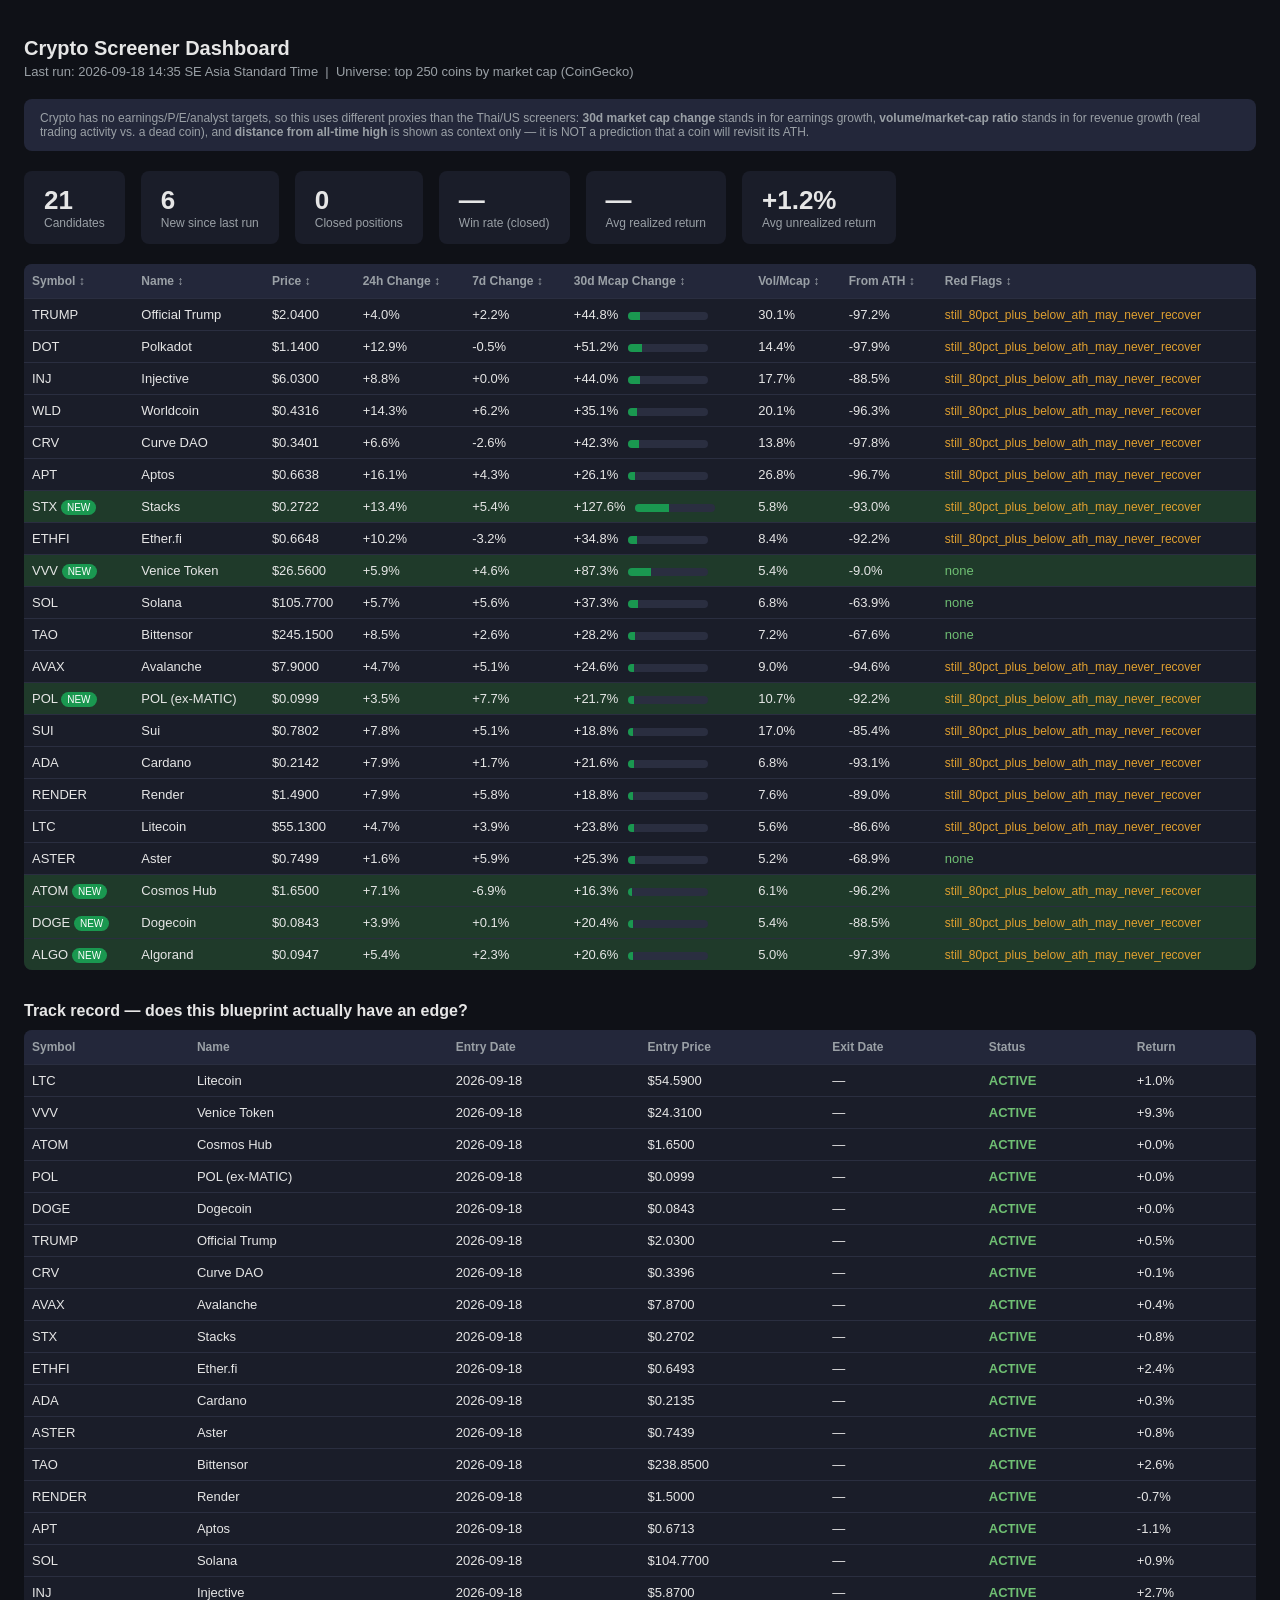
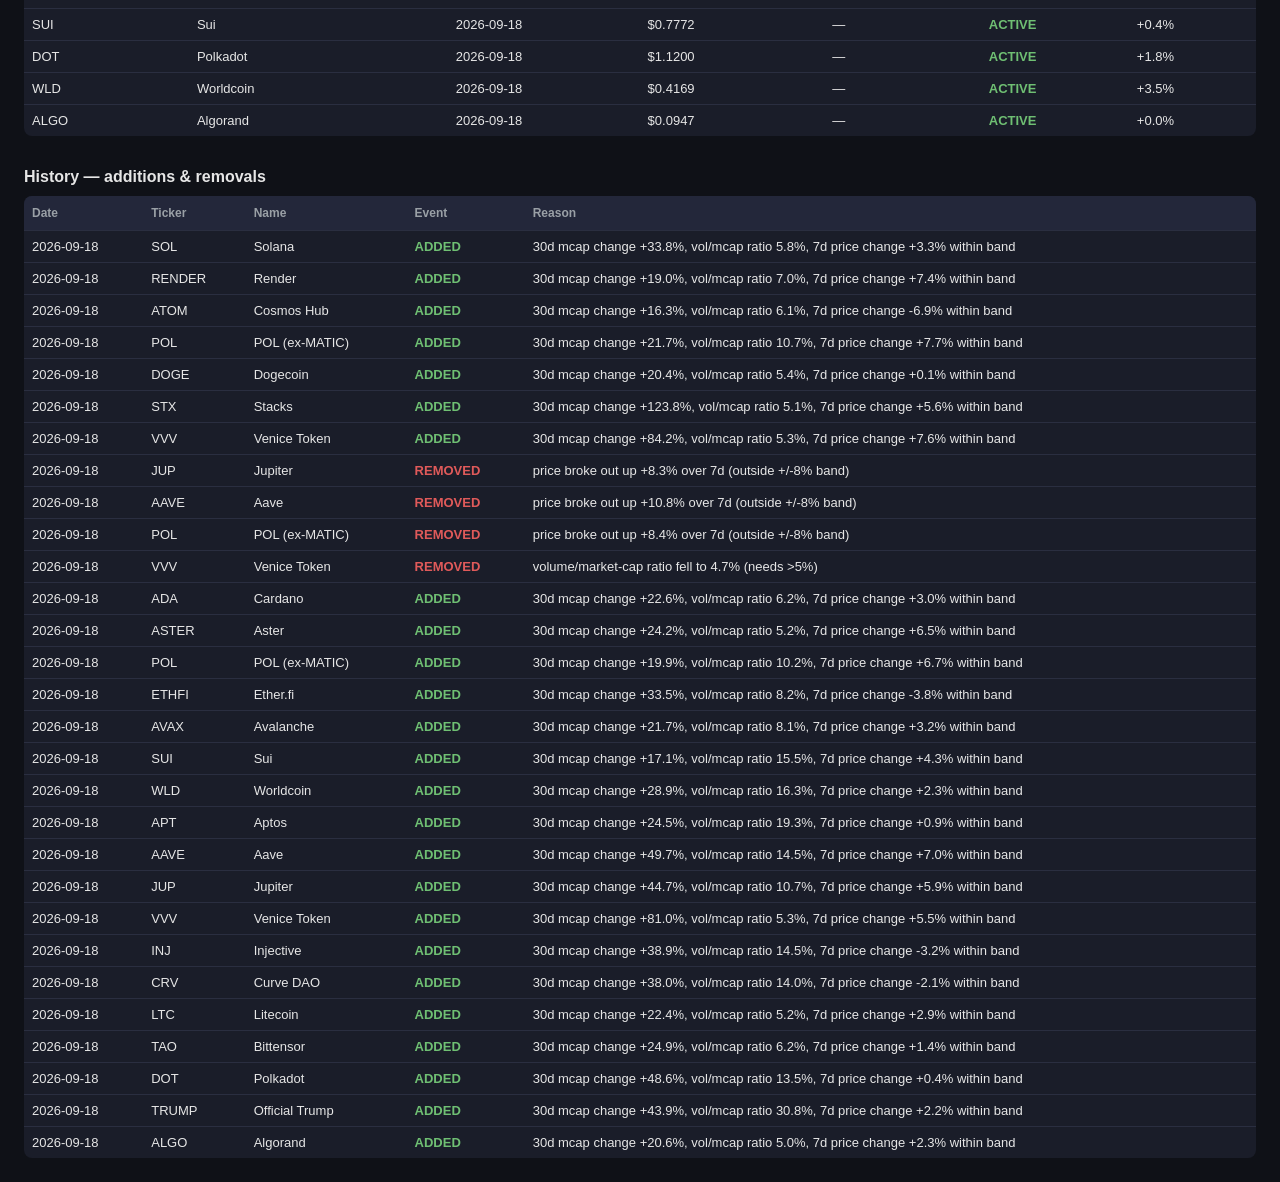
==== crypto_screener_dashboard.html @ 44a81dcf "Initial dashboard upload" ====
<!DOCTYPE html>
<html lang="en"><head><meta charset="utf-8">
<title>Crypto Screener Dashboard</title>
<style>
  body { font-family: 'Segoe UI', Arial, sans-serif; background: #0f1117; color: #e6e6e6; margin: 0; padding: 24px; }
  h1 { font-size: 20px; margin-bottom: 4px; }
  h2 { font-size: 16px; margin-top: 32px; margin-bottom: 10px; }
  .meta { color: #9aa0a6; font-size: 13px; margin-bottom: 20px; }
  .summary { display: flex; gap: 16px; margin-bottom: 20px; }
  .card { background: #1a1d29; border-radius: 8px; padding: 14px 20px; }
  .card .num { font-size: 26px; font-weight: 700; }
  .card .label { font-size: 12px; color: #9aa0a6; }
  table { width: 100%; border-collapse: collapse; font-size: 13px; background: #1a1d29; border-radius: 8px; overflow: hidden; }
  th { text-align: left; background: #23273a; padding: 10px 8px; font-size: 12px; color: #9aa0a6; cursor: pointer; user-select: none; }
  th:hover { color: #ffffff; }
  td { padding: 8px; border-top: 1px solid #2a2e40; vertical-align: middle; }
  .new-row { background: #1f3a2a; }
  .badge { background: #1a9850; color: white; font-size: 10px; padding: 2px 6px; border-radius: 10px; }
  .barwrap { display:inline-block; width: 80px; height: 8px; background:#2a2e40; border-radius:4px; vertical-align:middle; margin-left:6px; overflow:hidden; }
  .bar { height: 8px; }
  .flag-none { color: #6fbf73; }
  .flag-warn { color: #e0a030; font-size: 12px; }
  .event-added { color: #6fbf73; font-weight: 600; }
  .event-removed { color: #e05a5a; font-weight: 600; }
  .note { background: #23273a; border-radius: 8px; padding: 12px 16px; font-size: 12px; color: #9aa0a6; margin-bottom: 20px; }
</style></head>
<body>
  <h1>Crypto Screener Dashboard</h1>
  <div class="meta">Last run: 2026-09-18 14:35 SE Asia Standard Time &nbsp;|&nbsp; Universe: top 250 coins by market cap (CoinGecko)</div>
  <div class="note">Crypto has no earnings/P/E/analyst targets, so this uses different proxies than the Thai/US screeners:
  <b>30d market cap change</b> stands in for earnings growth, <b>volume/market-cap ratio</b> stands in for revenue growth
  (real trading activity vs. a dead coin), and <b>distance from all-time high</b> is shown as context only — it is
  NOT a prediction that a coin will revisit its ATH.</div>
  <div class="summary">
    <div class="card"><div class="num">21</div><div class="label">Candidates</div></div>
    <div class="card"><div class="num">6</div><div class="label">New since last run</div></div>
    
    <div class="card"><div class="num">0</div><div class="label">Closed positions</div></div>
    <div class="card"><div class="num">—</div><div class="label">Win rate (closed)</div></div>
    <div class="card"><div class="num">—</div><div class="label">Avg realized return</div></div>
    <div class="card"><div class="num">+1.2%</div><div class="label">Avg unrealized return</div></div>
  </div>
  <table id="candidatesTable">
    <tr><th onclick="sortTable(0)">Symbol &#8597;</th><th onclick="sortTable(1)">Name &#8597;</th>
        <th onclick="sortTable(2)">Price &#8597;</th><th onclick="sortTable(3)">24h Change &#8597;</th>
        <th onclick="sortTable(4)">7d Change &#8597;</th><th onclick="sortTable(5)">30d Mcap Change &#8597;</th>
        <th onclick="sortTable(6)">Vol/Mcap &#8597;</th><th onclick="sortTable(7)">From ATH &#8597;</th>
        <th onclick="sortTable(8)">Red Flags &#8597;</th></tr>
    
        <tr class="">
          <td>TRUMP </td>
          <td>Official Trump</td>
          <td>$2.0400</td>
          <td>+4.0%</td>
          <td>+2.2%</td>
          <td>+44.8% <div class="barwrap"><div class="bar" style="width:14.9%;background:#1a9850;float:left"></div></div></td>
          <td>30.1%</td>
          <td>-97.2%</td>
          <td class="flag-warn">still_80pct_plus_below_ath_may_never_recover</td>
        </tr>
        <tr class="">
          <td>DOT </td>
          <td>Polkadot</td>
          <td>$1.1400</td>
          <td>+12.9%</td>
          <td>-0.5%</td>
          <td>+51.2% <div class="barwrap"><div class="bar" style="width:17.1%;background:#1a9850;float:left"></div></div></td>
          <td>14.4%</td>
          <td>-97.9%</td>
          <td class="flag-warn">still_80pct_plus_below_ath_may_never_recover</td>
        </tr>
        <tr class="">
          <td>INJ </td>
          <td>Injective</td>
          <td>$6.0300</td>
          <td>+8.8%</td>
          <td>+0.0%</td>
          <td>+44.0% <div class="barwrap"><div class="bar" style="width:14.7%;background:#1a9850;float:left"></div></div></td>
          <td>17.7%</td>
          <td>-88.5%</td>
          <td class="flag-warn">still_80pct_plus_below_ath_may_never_recover</td>
        </tr>
        <tr class="">
          <td>WLD </td>
          <td>Worldcoin</td>
          <td>$0.4316</td>
          <td>+14.3%</td>
          <td>+6.2%</td>
          <td>+35.1% <div class="barwrap"><div class="bar" style="width:11.7%;background:#1a9850;float:left"></div></div></td>
          <td>20.1%</td>
          <td>-96.3%</td>
          <td class="flag-warn">still_80pct_plus_below_ath_may_never_recover</td>
        </tr>
        <tr class="">
          <td>CRV </td>
          <td>Curve DAO</td>
          <td>$0.3401</td>
          <td>+6.6%</td>
          <td>-2.6%</td>
          <td>+42.3% <div class="barwrap"><div class="bar" style="width:14.1%;background:#1a9850;float:left"></div></div></td>
          <td>13.8%</td>
          <td>-97.8%</td>
          <td class="flag-warn">still_80pct_plus_below_ath_may_never_recover</td>
        </tr>
        <tr class="">
          <td>APT </td>
          <td>Aptos</td>
          <td>$0.6638</td>
          <td>+16.1%</td>
          <td>+4.3%</td>
          <td>+26.1% <div class="barwrap"><div class="bar" style="width:8.7%;background:#1a9850;float:left"></div></div></td>
          <td>26.8%</td>
          <td>-96.7%</td>
          <td class="flag-warn">still_80pct_plus_below_ath_may_never_recover</td>
        </tr>
        <tr class="new-row">
          <td>STX <span class="badge">NEW</span></td>
          <td>Stacks</td>
          <td>$0.2722</td>
          <td>+13.4%</td>
          <td>+5.4%</td>
          <td>+127.6% <div class="barwrap"><div class="bar" style="width:42.5%;background:#1a9850;float:left"></div></div></td>
          <td>5.8%</td>
          <td>-93.0%</td>
          <td class="flag-warn">still_80pct_plus_below_ath_may_never_recover</td>
        </tr>
        <tr class="">
          <td>ETHFI </td>
          <td>Ether.fi</td>
          <td>$0.6648</td>
          <td>+10.2%</td>
          <td>-3.2%</td>
          <td>+34.8% <div class="barwrap"><div class="bar" style="width:11.6%;background:#1a9850;float:left"></div></div></td>
          <td>8.4%</td>
          <td>-92.2%</td>
          <td class="flag-warn">still_80pct_plus_below_ath_may_never_recover</td>
        </tr>
        <tr class="new-row">
          <td>VVV <span class="badge">NEW</span></td>
          <td>Venice Token</td>
          <td>$26.5600</td>
          <td>+5.9%</td>
          <td>+4.6%</td>
          <td>+87.3% <div class="barwrap"><div class="bar" style="width:29.1%;background:#1a9850;float:left"></div></div></td>
          <td>5.4%</td>
          <td>-9.0%</td>
          <td class="flag-none">none</td>
        </tr>
        <tr class="">
          <td>SOL </td>
          <td>Solana</td>
          <td>$105.7700</td>
          <td>+5.7%</td>
          <td>+5.6%</td>
          <td>+37.3% <div class="barwrap"><div class="bar" style="width:12.4%;background:#1a9850;float:left"></div></div></td>
          <td>6.8%</td>
          <td>-63.9%</td>
          <td class="flag-none">none</td>
        </tr>
        <tr class="">
          <td>TAO </td>
          <td>Bittensor</td>
          <td>$245.1500</td>
          <td>+8.5%</td>
          <td>+2.6%</td>
          <td>+28.2% <div class="barwrap"><div class="bar" style="width:9.4%;background:#1a9850;float:left"></div></div></td>
          <td>7.2%</td>
          <td>-67.6%</td>
          <td class="flag-none">none</td>
        </tr>
        <tr class="">
          <td>AVAX </td>
          <td>Avalanche</td>
          <td>$7.9000</td>
          <td>+4.7%</td>
          <td>+5.1%</td>
          <td>+24.6% <div class="barwrap"><div class="bar" style="width:8.2%;background:#1a9850;float:left"></div></div></td>
          <td>9.0%</td>
          <td>-94.6%</td>
          <td class="flag-warn">still_80pct_plus_below_ath_may_never_recover</td>
        </tr>
        <tr class="new-row">
          <td>POL <span class="badge">NEW</span></td>
          <td>POL (ex-MATIC)</td>
          <td>$0.0999</td>
          <td>+3.5%</td>
          <td>+7.7%</td>
          <td>+21.7% <div class="barwrap"><div class="bar" style="width:7.2%;background:#1a9850;float:left"></div></div></td>
          <td>10.7%</td>
          <td>-92.2%</td>
          <td class="flag-warn">still_80pct_plus_below_ath_may_never_recover</td>
        </tr>
        <tr class="">
          <td>SUI </td>
          <td>Sui</td>
          <td>$0.7802</td>
          <td>+7.8%</td>
          <td>+5.1%</td>
          <td>+18.8% <div class="barwrap"><div class="bar" style="width:6.3%;background:#1a9850;float:left"></div></div></td>
          <td>17.0%</td>
          <td>-85.4%</td>
          <td class="flag-warn">still_80pct_plus_below_ath_may_never_recover</td>
        </tr>
        <tr class="">
          <td>ADA </td>
          <td>Cardano</td>
          <td>$0.2142</td>
          <td>+7.9%</td>
          <td>+1.7%</td>
          <td>+21.6% <div class="barwrap"><div class="bar" style="width:7.2%;background:#1a9850;float:left"></div></div></td>
          <td>6.8%</td>
          <td>-93.1%</td>
          <td class="flag-warn">still_80pct_plus_below_ath_may_never_recover</td>
        </tr>
        <tr class="">
          <td>RENDER </td>
          <td>Render</td>
          <td>$1.4900</td>
          <td>+7.9%</td>
          <td>+5.8%</td>
          <td>+18.8% <div class="barwrap"><div class="bar" style="width:6.3%;background:#1a9850;float:left"></div></div></td>
          <td>7.6%</td>
          <td>-89.0%</td>
          <td class="flag-warn">still_80pct_plus_below_ath_may_never_recover</td>
        </tr>
        <tr class="">
          <td>LTC </td>
          <td>Litecoin</td>
          <td>$55.1300</td>
          <td>+4.7%</td>
          <td>+3.9%</td>
          <td>+23.8% <div class="barwrap"><div class="bar" style="width:7.9%;background:#1a9850;float:left"></div></div></td>
          <td>5.6%</td>
          <td>-86.6%</td>
          <td class="flag-warn">still_80pct_plus_below_ath_may_never_recover</td>
        </tr>
        <tr class="">
          <td>ASTER </td>
          <td>Aster</td>
          <td>$0.7499</td>
          <td>+1.6%</td>
          <td>+5.9%</td>
          <td>+25.3% <div class="barwrap"><div class="bar" style="width:8.4%;background:#1a9850;float:left"></div></div></td>
          <td>5.2%</td>
          <td>-68.9%</td>
          <td class="flag-none">none</td>
        </tr>
        <tr class="new-row">
          <td>ATOM <span class="badge">NEW</span></td>
          <td>Cosmos Hub</td>
          <td>$1.6500</td>
          <td>+7.1%</td>
          <td>-6.9%</td>
          <td>+16.3% <div class="barwrap"><div class="bar" style="width:5.4%;background:#1a9850;float:left"></div></div></td>
          <td>6.1%</td>
          <td>-96.2%</td>
          <td class="flag-warn">still_80pct_plus_below_ath_may_never_recover</td>
        </tr>
        <tr class="new-row">
          <td>DOGE <span class="badge">NEW</span></td>
          <td>Dogecoin</td>
          <td>$0.0843</td>
          <td>+3.9%</td>
          <td>+0.1%</td>
          <td>+20.4% <div class="barwrap"><div class="bar" style="width:6.8%;background:#1a9850;float:left"></div></div></td>
          <td>5.4%</td>
          <td>-88.5%</td>
          <td class="flag-warn">still_80pct_plus_below_ath_may_never_recover</td>
        </tr>
        <tr class="new-row">
          <td>ALGO <span class="badge">NEW</span></td>
          <td>Algorand</td>
          <td>$0.0947</td>
          <td>+5.4%</td>
          <td>+2.3%</td>
          <td>+20.6% <div class="barwrap"><div class="bar" style="width:6.9%;background:#1a9850;float:left"></div></div></td>
          <td>5.0%</td>
          <td>-97.3%</td>
          <td class="flag-warn">still_80pct_plus_below_ath_may_never_recover</td>
        </tr>
  </table>
  
  <h2>Track record — does this blueprint actually have an edge?</h2>
  <table>
    <tr><th>Symbol</th><th>Name</th><th>Entry Date</th><th>Entry Price</th><th>Exit Date</th>
        <th>Status</th><th>Return</th></tr>
    
        <tr>
          <td>LTC</td><td>Litecoin</td>
          <td>2026-09-18</td><td>$54.5900</td><td>—</td>
          <td class="event-added">ACTIVE</td>
          <td>+1.0%</td>
        </tr>
        <tr>
          <td>VVV</td><td>Venice Token</td>
          <td>2026-09-18</td><td>$24.3100</td><td>—</td>
          <td class="event-added">ACTIVE</td>
          <td>+9.3%</td>
        </tr>
        <tr>
          <td>ATOM</td><td>Cosmos Hub</td>
          <td>2026-09-18</td><td>$1.6500</td><td>—</td>
          <td class="event-added">ACTIVE</td>
          <td>+0.0%</td>
        </tr>
        <tr>
          <td>POL</td><td>POL (ex-MATIC)</td>
          <td>2026-09-18</td><td>$0.0999</td><td>—</td>
          <td class="event-added">ACTIVE</td>
          <td>+0.0%</td>
        </tr>
        <tr>
          <td>DOGE</td><td>Dogecoin</td>
          <td>2026-09-18</td><td>$0.0843</td><td>—</td>
          <td class="event-added">ACTIVE</td>
          <td>+0.0%</td>
        </tr>
        <tr>
          <td>TRUMP</td><td>Official Trump</td>
          <td>2026-09-18</td><td>$2.0300</td><td>—</td>
          <td class="event-added">ACTIVE</td>
          <td>+0.5%</td>
        </tr>
        <tr>
          <td>CRV</td><td>Curve DAO</td>
          <td>2026-09-18</td><td>$0.3396</td><td>—</td>
          <td class="event-added">ACTIVE</td>
          <td>+0.1%</td>
        </tr>
        <tr>
          <td>AVAX</td><td>Avalanche</td>
          <td>2026-09-18</td><td>$7.8700</td><td>—</td>
          <td class="event-added">ACTIVE</td>
          <td>+0.4%</td>
        </tr>
        <tr>
          <td>STX</td><td>Stacks</td>
          <td>2026-09-18</td><td>$0.2702</td><td>—</td>
          <td class="event-added">ACTIVE</td>
          <td>+0.8%</td>
        </tr>
        <tr>
          <td>ETHFI</td><td>Ether.fi</td>
          <td>2026-09-18</td><td>$0.6493</td><td>—</td>
          <td class="event-added">ACTIVE</td>
          <td>+2.4%</td>
        </tr>
        <tr>
          <td>ADA</td><td>Cardano</td>
          <td>2026-09-18</td><td>$0.2135</td><td>—</td>
          <td class="event-added">ACTIVE</td>
          <td>+0.3%</td>
        </tr>
        <tr>
          <td>ASTER</td><td>Aster</td>
          <td>2026-09-18</td><td>$0.7439</td><td>—</td>
          <td class="event-added">ACTIVE</td>
          <td>+0.8%</td>
        </tr>
        <tr>
          <td>TAO</td><td>Bittensor</td>
          <td>2026-09-18</td><td>$238.8500</td><td>—</td>
          <td class="event-added">ACTIVE</td>
          <td>+2.6%</td>
        </tr>
        <tr>
          <td>RENDER</td><td>Render</td>
          <td>2026-09-18</td><td>$1.5000</td><td>—</td>
          <td class="event-added">ACTIVE</td>
          <td>-0.7%</td>
        </tr>
        <tr>
          <td>APT</td><td>Aptos</td>
          <td>2026-09-18</td><td>$0.6713</td><td>—</td>
          <td class="event-added">ACTIVE</td>
          <td>-1.1%</td>
        </tr>
        <tr>
          <td>SOL</td><td>Solana</td>
          <td>2026-09-18</td><td>$104.7700</td><td>—</td>
          <td class="event-added">ACTIVE</td>
          <td>+0.9%</td>
        </tr>
        <tr>
          <td>INJ</td><td>Injective</td>
          <td>2026-09-18</td><td>$5.8700</td><td>—</td>
          <td class="event-added">ACTIVE</td>
          <td>+2.7%</td>
        </tr>
        <tr>
          <td>SUI</td><td>Sui</td>
          <td>2026-09-18</td><td>$0.7772</td><td>—</td>
          <td class="event-added">ACTIVE</td>
          <td>+0.4%</td>
        </tr>
        <tr>
          <td>DOT</td><td>Polkadot</td>
          <td>2026-09-18</td><td>$1.1200</td><td>—</td>
          <td class="event-added">ACTIVE</td>
          <td>+1.8%</td>
        </tr>
        <tr>
          <td>WLD</td><td>Worldcoin</td>
          <td>2026-09-18</td><td>$0.4169</td><td>—</td>
          <td class="event-added">ACTIVE</td>
          <td>+3.5%</td>
        </tr>
        <tr>
          <td>ALGO</td><td>Algorand</td>
          <td>2026-09-18</td><td>$0.0947</td><td>—</td>
          <td class="event-added">ACTIVE</td>
          <td>+0.0%</td>
        </tr>
  </table>
  
  <h2>History — additions &amp; removals</h2>
  <table>
    <tr><th>Date</th><th>Ticker</th><th>Name</th><th>Event</th><th>Reason</th></tr>
    
        <tr>
          <td>2026-09-18</td>
          <td>SOL</td>
          <td>Solana</td>
          <td class="event-added">ADDED</td>
          <td>30d mcap change +33.8%, vol/mcap ratio 5.8%, 7d price change +3.3% within band</td>
        </tr>
        <tr>
          <td>2026-09-18</td>
          <td>RENDER</td>
          <td>Render</td>
          <td class="event-added">ADDED</td>
          <td>30d mcap change +19.0%, vol/mcap ratio 7.0%, 7d price change +7.4% within band</td>
        </tr>
        <tr>
          <td>2026-09-18</td>
          <td>ATOM</td>
          <td>Cosmos Hub</td>
          <td class="event-added">ADDED</td>
          <td>30d mcap change +16.3%, vol/mcap ratio 6.1%, 7d price change -6.9% within band</td>
        </tr>
        <tr>
          <td>2026-09-18</td>
          <td>POL</td>
          <td>POL (ex-MATIC)</td>
          <td class="event-added">ADDED</td>
          <td>30d mcap change +21.7%, vol/mcap ratio 10.7%, 7d price change +7.7% within band</td>
        </tr>
        <tr>
          <td>2026-09-18</td>
          <td>DOGE</td>
          <td>Dogecoin</td>
          <td class="event-added">ADDED</td>
          <td>30d mcap change +20.4%, vol/mcap ratio 5.4%, 7d price change +0.1% within band</td>
        </tr>
        <tr>
          <td>2026-09-18</td>
          <td>STX</td>
          <td>Stacks</td>
          <td class="event-added">ADDED</td>
          <td>30d mcap change +123.8%, vol/mcap ratio 5.1%, 7d price change +5.6% within band</td>
        </tr>
        <tr>
          <td>2026-09-18</td>
          <td>VVV</td>
          <td>Venice Token</td>
          <td class="event-added">ADDED</td>
          <td>30d mcap change +84.2%, vol/mcap ratio 5.3%, 7d price change +7.6% within band</td>
        </tr>
        <tr>
          <td>2026-09-18</td>
          <td>JUP</td>
          <td>Jupiter</td>
          <td class="event-removed">REMOVED</td>
          <td>price broke out up +8.3% over 7d (outside +/-8% band)</td>
        </tr>
        <tr>
          <td>2026-09-18</td>
          <td>AAVE</td>
          <td>Aave</td>
          <td class="event-removed">REMOVED</td>
          <td>price broke out up +10.8% over 7d (outside +/-8% band)</td>
        </tr>
        <tr>
          <td>2026-09-18</td>
          <td>POL</td>
          <td>POL (ex-MATIC)</td>
          <td class="event-removed">REMOVED</td>
          <td>price broke out up +8.4% over 7d (outside +/-8% band)</td>
        </tr>
        <tr>
          <td>2026-09-18</td>
          <td>VVV</td>
          <td>Venice Token</td>
          <td class="event-removed">REMOVED</td>
          <td>volume/market-cap ratio fell to 4.7% (needs &gt;5%)</td>
        </tr>
        <tr>
          <td>2026-09-18</td>
          <td>ADA</td>
          <td>Cardano</td>
          <td class="event-added">ADDED</td>
          <td>30d mcap change +22.6%, vol/mcap ratio 6.2%, 7d price change +3.0% within band</td>
        </tr>
        <tr>
          <td>2026-09-18</td>
          <td>ASTER</td>
          <td>Aster</td>
          <td class="event-added">ADDED</td>
          <td>30d mcap change +24.2%, vol/mcap ratio 5.2%, 7d price change +6.5% within band</td>
        </tr>
        <tr>
          <td>2026-09-18</td>
          <td>POL</td>
          <td>POL (ex-MATIC)</td>
          <td class="event-added">ADDED</td>
          <td>30d mcap change +19.9%, vol/mcap ratio 10.2%, 7d price change +6.7% within band</td>
        </tr>
        <tr>
          <td>2026-09-18</td>
          <td>ETHFI</td>
          <td>Ether.fi</td>
          <td class="event-added">ADDED</td>
          <td>30d mcap change +33.5%, vol/mcap ratio 8.2%, 7d price change -3.8% within band</td>
        </tr>
        <tr>
          <td>2026-09-18</td>
          <td>AVAX</td>
          <td>Avalanche</td>
          <td class="event-added">ADDED</td>
          <td>30d mcap change +21.7%, vol/mcap ratio 8.1%, 7d price change +3.2% within band</td>
        </tr>
        <tr>
          <td>2026-09-18</td>
          <td>SUI</td>
          <td>Sui</td>
          <td class="event-added">ADDED</td>
          <td>30d mcap change +17.1%, vol/mcap ratio 15.5%, 7d price change +4.3% within band</td>
        </tr>
        <tr>
          <td>2026-09-18</td>
          <td>WLD</td>
          <td>Worldcoin</td>
          <td class="event-added">ADDED</td>
          <td>30d mcap change +28.9%, vol/mcap ratio 16.3%, 7d price change +2.3% within band</td>
        </tr>
        <tr>
          <td>2026-09-18</td>
          <td>APT</td>
          <td>Aptos</td>
          <td class="event-added">ADDED</td>
          <td>30d mcap change +24.5%, vol/mcap ratio 19.3%, 7d price change +0.9% within band</td>
        </tr>
        <tr>
          <td>2026-09-18</td>
          <td>AAVE</td>
          <td>Aave</td>
          <td class="event-added">ADDED</td>
          <td>30d mcap change +49.7%, vol/mcap ratio 14.5%, 7d price change +7.0% within band</td>
        </tr>
        <tr>
          <td>2026-09-18</td>
          <td>JUP</td>
          <td>Jupiter</td>
          <td class="event-added">ADDED</td>
          <td>30d mcap change +44.7%, vol/mcap ratio 10.7%, 7d price change +5.9% within band</td>
        </tr>
        <tr>
          <td>2026-09-18</td>
          <td>VVV</td>
          <td>Venice Token</td>
          <td class="event-added">ADDED</td>
          <td>30d mcap change +81.0%, vol/mcap ratio 5.3%, 7d price change +5.5% within band</td>
        </tr>
        <tr>
          <td>2026-09-18</td>
          <td>INJ</td>
          <td>Injective</td>
          <td class="event-added">ADDED</td>
          <td>30d mcap change +38.9%, vol/mcap ratio 14.5%, 7d price change -3.2% within band</td>
        </tr>
        <tr>
          <td>2026-09-18</td>
          <td>CRV</td>
          <td>Curve DAO</td>
          <td class="event-added">ADDED</td>
          <td>30d mcap change +38.0%, vol/mcap ratio 14.0%, 7d price change -2.1% within band</td>
        </tr>
        <tr>
          <td>2026-09-18</td>
          <td>LTC</td>
          <td>Litecoin</td>
          <td class="event-added">ADDED</td>
          <td>30d mcap change +22.4%, vol/mcap ratio 5.2%, 7d price change +2.9% within band</td>
        </tr>
        <tr>
          <td>2026-09-18</td>
          <td>TAO</td>
          <td>Bittensor</td>
          <td class="event-added">ADDED</td>
          <td>30d mcap change +24.9%, vol/mcap ratio 6.2%, 7d price change +1.4% within band</td>
        </tr>
        <tr>
          <td>2026-09-18</td>
          <td>DOT</td>
          <td>Polkadot</td>
          <td class="event-added">ADDED</td>
          <td>30d mcap change +48.6%, vol/mcap ratio 13.5%, 7d price change +0.4% within band</td>
        </tr>
        <tr>
          <td>2026-09-18</td>
          <td>TRUMP</td>
          <td>Official Trump</td>
          <td class="event-added">ADDED</td>
          <td>30d mcap change +43.9%, vol/mcap ratio 30.8%, 7d price change +2.2% within band</td>
        </tr>
        <tr>
          <td>2026-09-18</td>
          <td>ALGO</td>
          <td>Algorand</td>
          <td class="event-added">ADDED</td>
          <td>30d mcap change +20.6%, vol/mcap ratio 5.0%, 7d price change +2.3% within band</td>
        </tr>
  </table>
  <script>
    var sortDir = {};
    function sortTable(col) {
      var table = document.getElementById("candidatesTable");
      var rows = Array.prototype.slice.call(table.rows).slice(1);
      var dir = sortDir[col] = !sortDir[col];
      rows.sort(function(a, b) {
        var x = a.cells[col].innerText.replace(/[%$,]/g, "").split(" ")[0];
        var y = b.cells[col].innerText.replace(/[%$,]/g, "").split(" ")[0];
        var nx = parseFloat(x), ny = parseFloat(y);
        var cmp;
        if (!isNaN(nx) && !isNaN(ny)) { cmp = nx - ny; }
        else { cmp = x.localeCompare(y); }
        return dir ? cmp : -cmp;
      });
      rows.forEach(function(row) { table.appendChild(row); });
    }
  </script>
</body></html>
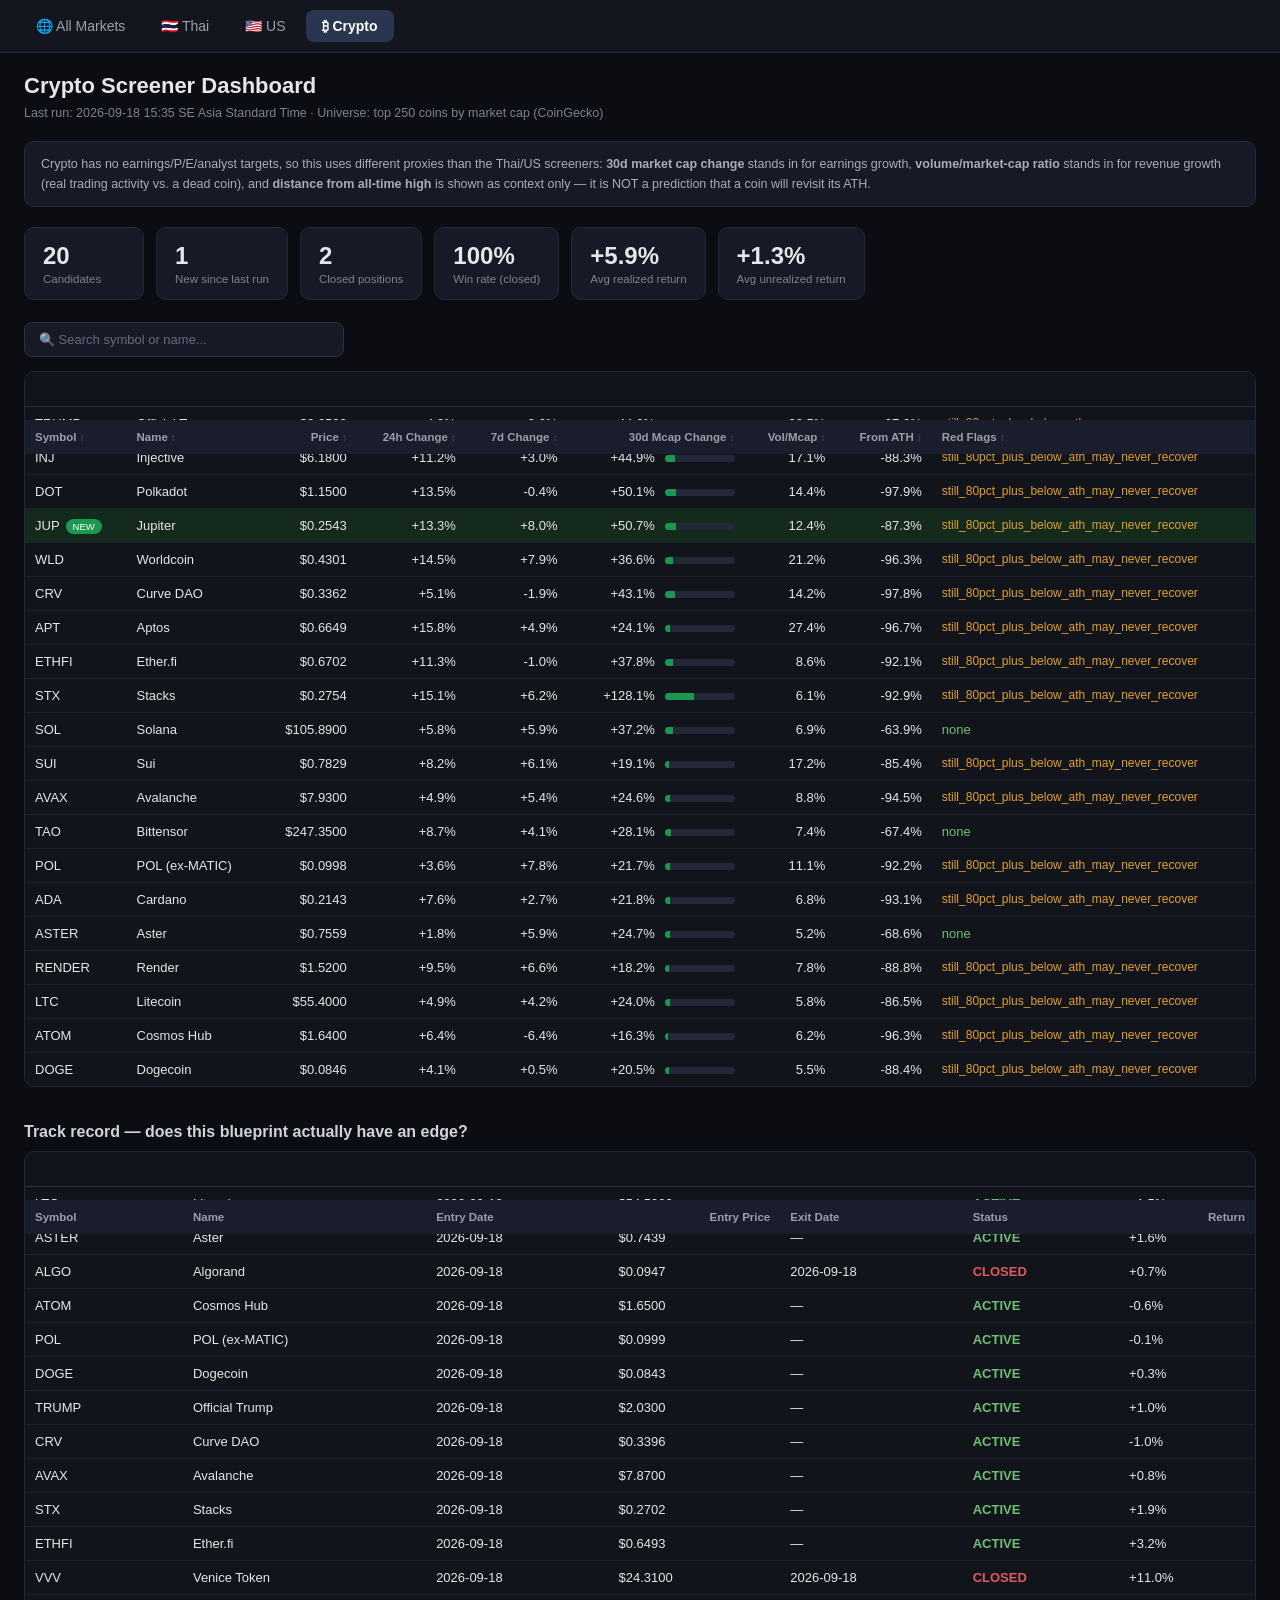
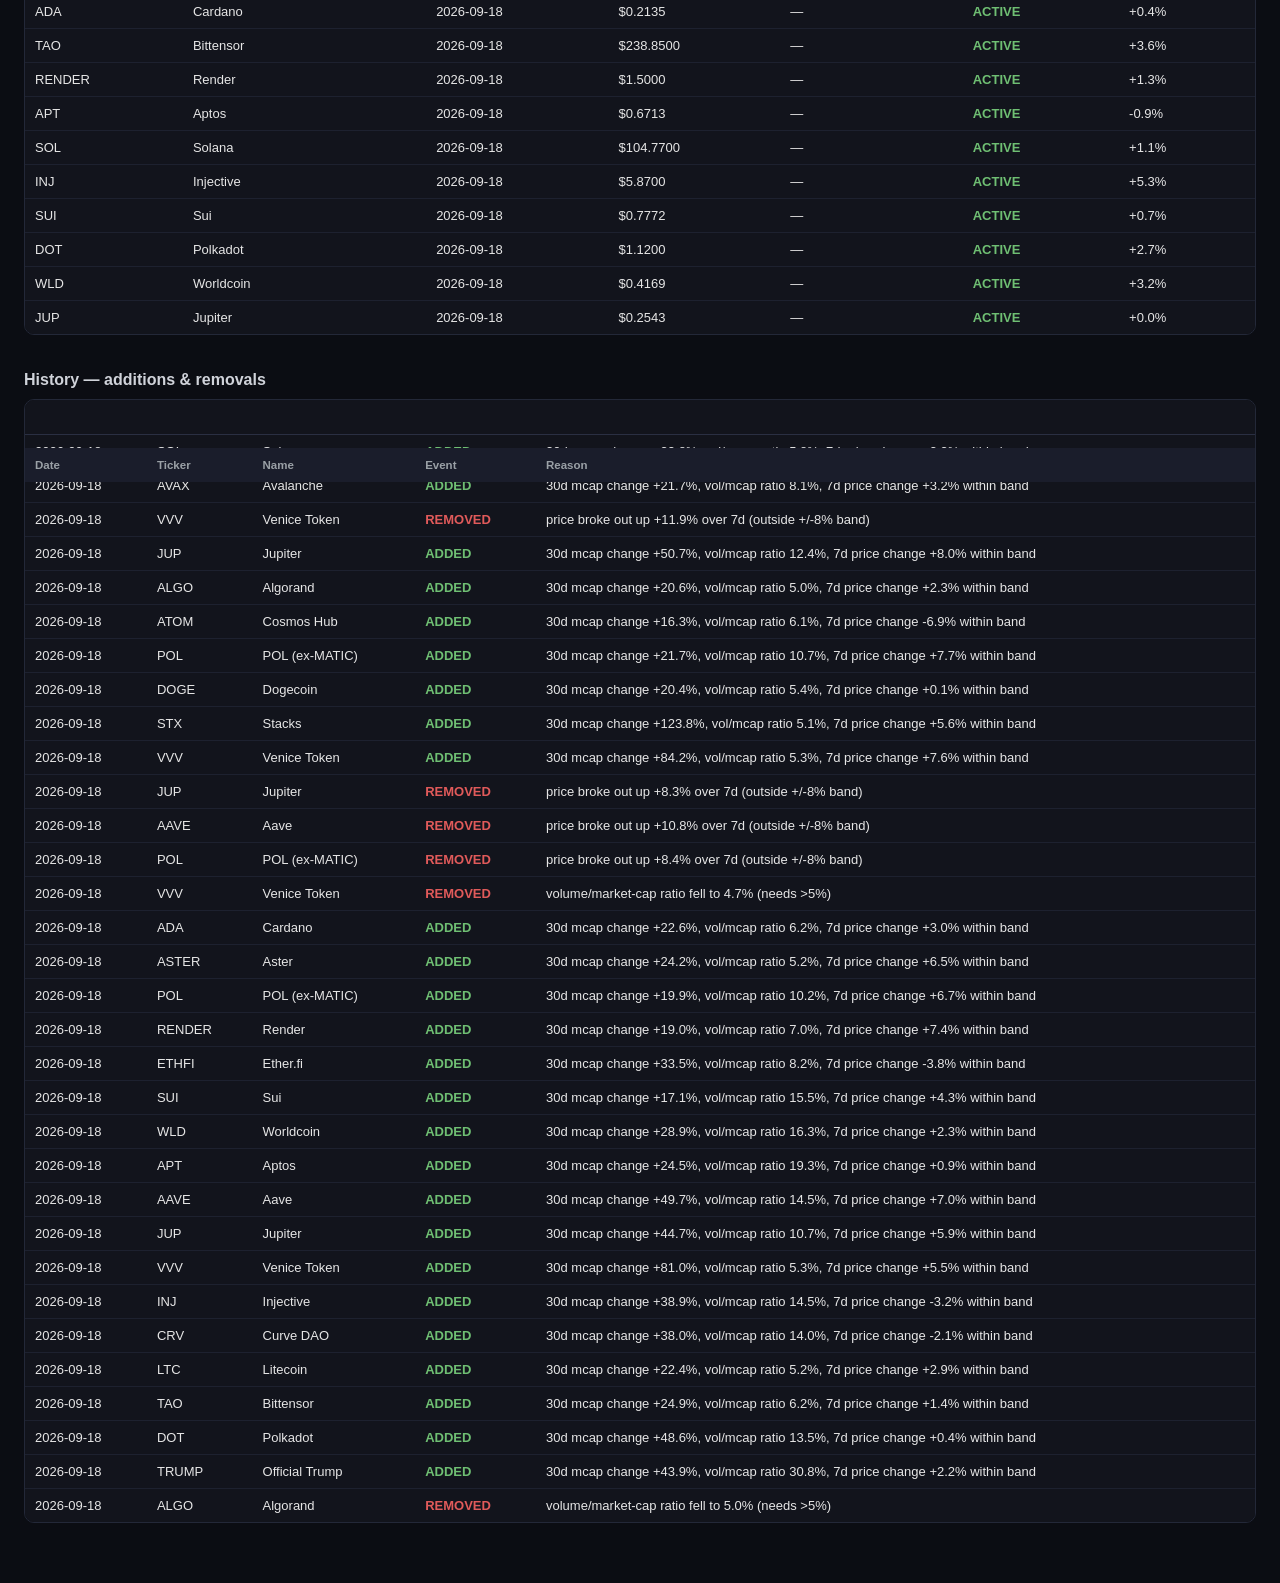
==== commit 4f8e437b: "UX redesign: nav bar, search, sticky headers, track record" ====
--- a/crypto_screener_dashboard.html
+++ b/crypto_screener_dashboard.html
@@ -1,422 +1,455 @@
 <!DOCTYPE html>
 <html lang="en"><head><meta charset="utf-8">
 <title>Crypto Screener Dashboard</title>
+<link rel="icon" href="data:image/svg+xml,<svg xmlns=%22http://www.w3.org/2000/svg%22 viewBox=%220 0 100 100%22><text y=%22.9em%22 font-size=%2290%22>₿</text></svg>">
 <style>
-  body { font-family: 'Segoe UI', Arial, sans-serif; background: #0f1117; color: #e6e6e6; margin: 0; padding: 24px; }
-  h1 { font-size: 20px; margin-bottom: 4px; }
-  h2 { font-size: 16px; margin-top: 32px; margin-bottom: 10px; }
-  .meta { color: #9aa0a6; font-size: 13px; margin-bottom: 20px; }
-  .summary { display: flex; gap: 16px; margin-bottom: 20px; }
-  .card { background: #1a1d29; border-radius: 8px; padding: 14px 20px; }
-  .card .num { font-size: 26px; font-weight: 700; }
-  .card .label { font-size: 12px; color: #9aa0a6; }
-  table { width: 100%; border-collapse: collapse; font-size: 13px; background: #1a1d29; border-radius: 8px; overflow: hidden; }
-  th { text-align: left; background: #23273a; padding: 10px 8px; font-size: 12px; color: #9aa0a6; cursor: pointer; user-select: none; }
-  th:hover { color: #ffffff; }
-  td { padding: 8px; border-top: 1px solid #2a2e40; vertical-align: middle; }
-  .new-row { background: #1f3a2a; }
-  .badge { background: #1a9850; color: white; font-size: 10px; padding: 2px 6px; border-radius: 10px; }
-  .barwrap { display:inline-block; width: 80px; height: 8px; background:#2a2e40; border-radius:4px; vertical-align:middle; margin-left:6px; overflow:hidden; }
-  .bar { height: 8px; }
+  * { box-sizing: border-box; }
+  body { font-family: 'Segoe UI', Arial, sans-serif; background: #0b0d13; color: #e6e6e6;
+         margin: 0; padding: 0 0 40px; }
+  .topnav { display: flex; gap: 4px; padding: 10px 20px; background: #14161f;
+            border-bottom: 1px solid #23273a; position: sticky; top: 0; z-index: 20; }
+  .navlink { color: #9aa0a6; text-decoration: none; padding: 8px 16px; border-radius: 8px;
+             font-size: 14px; transition: background 0.15s, color 0.15s; }
+  .navlink:hover { background: #1f2333; color: #fff; }
+  .navlink.active { background: #2a3550; color: #fff; font-weight: 600; }
+  .page { padding: 20px 24px; max-width: 1400px; margin: 0 auto; }
+  h1 { font-size: 22px; margin: 0 0 4px; }
+  h2 { font-size: 16px; margin-top: 36px; margin-bottom: 10px; color: #d0d3da; }
+  .meta { color: #7d8290; font-size: 12.5px; margin-bottom: 18px; line-height: 1.6; }
+  .note { background: #171a26; border: 1px solid #262b3d; border-radius: 10px; padding: 12px 16px;
+          font-size: 12.5px; color: #a8adb8; margin-bottom: 20px; line-height: 1.6; }
+  .summary { display: flex; gap: 12px; margin-bottom: 22px; flex-wrap: wrap; }
+  .card { background: #171a26; border: 1px solid #232838; border-radius: 10px; padding: 14px 18px;
+          min-width: 120px; }
+  .card .num { font-size: 24px; font-weight: 700; line-height: 1.2; }
+  .card .label { font-size: 11.5px; color: #7d8290; margin-top: 2px; }
+  .searchbox { width: 100%; max-width: 320px; padding: 9px 14px; margin-bottom: 14px;
+               background: #171a26; border: 1px solid #2a2f42; border-radius: 8px;
+               color: #e6e6e6; font-size: 13px; }
+  .searchbox::placeholder { color: #666c7a; }
+  .searchbox:focus { outline: none; border-color: #4a5a8a; }
+  .tablewrap { overflow-x: auto; border-radius: 10px; border: 1px solid #232838; }
+  table { width: 100%; border-collapse: collapse; font-size: 13px; background: #12141c; }
+  thead th { position: sticky; top: 48px; text-align: left; background: #1a1d2b; padding: 11px 10px;
+             font-size: 11.5px; color: #9aa0a6; cursor: pointer; user-select: none; white-space: nowrap;
+             border-bottom: 1px solid #2a2f42; }
+  thead th:hover { color: #ffffff; }
+  thead th .arrow { opacity: 0.4; font-size: 10px; margin-left: 3px; }
+  thead th.sorted .arrow { opacity: 1; color: #7aa2ff; }
+  td { padding: 9px 10px; border-top: 1px solid #1d212f; vertical-align: middle; }
+  tbody tr:hover { background: #161925; }
+  td.num, th.num { text-align: right; font-variant-numeric: tabular-nums; }
+  .new-row { background: #142a1c !important; }
+  .badge { background: #1a9850; color: white; font-size: 9.5px; padding: 2px 7px; border-radius: 10px;
+           margin-left: 6px; vertical-align: middle; }
+  .barwrap { display:inline-block; width: 70px; height: 7px; background:#232838; border-radius:4px;
+             vertical-align:middle; margin-left:6px; overflow:hidden; }
+  .bar { height: 7px; }
   .flag-none { color: #6fbf73; }
   .flag-warn { color: #e0a030; font-size: 12px; }
   .event-added { color: #6fbf73; font-weight: 600; }
   .event-removed { color: #e05a5a; font-weight: 600; }
-  .note { background: #23273a; border-radius: 8px; padding: 12px 16px; font-size: 12px; color: #9aa0a6; margin-bottom: 20px; }
+  .empty-state { text-align: center; padding: 30px; color: #666c7a; font-size: 13px; }
 </style></head>
 <body>
+  <div class="topnav"><a href="combined_dashboard.html" class="navlink">🌐 All Markets</a><a href="thai_screener_dashboard.html" class="navlink">🇹🇭 Thai</a><a href="us_screener_dashboard.html" class="navlink">🇺🇸 US</a><a href="crypto_screener_dashboard.html" class="navlink active">₿ Crypto</a></div>
+  <div class="page">
   <h1>Crypto Screener Dashboard</h1>
-  <div class="meta">Last run: 2026-09-18 14:35 SE Asia Standard Time &nbsp;|&nbsp; Universe: top 250 coins by market cap (CoinGecko)</div>
+  <div class="meta">Last run: 2026-09-18 15:35 SE Asia Standard Time · Universe: top 250 coins by market cap (CoinGecko)</div>
   <div class="note">Crypto has no earnings/P/E/analyst targets, so this uses different proxies than the Thai/US screeners:
   <b>30d market cap change</b> stands in for earnings growth, <b>volume/market-cap ratio</b> stands in for revenue growth
   (real trading activity vs. a dead coin), and <b>distance from all-time high</b> is shown as context only — it is
   NOT a prediction that a coin will revisit its ATH.</div>
   <div class="summary">
-    <div class="card"><div class="num">21</div><div class="label">Candidates</div></div>
-    <div class="card"><div class="num">6</div><div class="label">New since last run</div></div>
+    <div class="card"><div class="num">20</div><div class="label">Candidates</div></div>
+    <div class="card"><div class="num">1</div><div class="label">New since last run</div></div>
     
-    <div class="card"><div class="num">0</div><div class="label">Closed positions</div></div>
-    <div class="card"><div class="num">—</div><div class="label">Win rate (closed)</div></div>
-    <div class="card"><div class="num">—</div><div class="label">Avg realized return</div></div>
-    <div class="card"><div class="num">+1.2%</div><div class="label">Avg unrealized return</div></div>
+    <div class="card"><div class="num">2</div><div class="label">Closed positions</div></div>
+    <div class="card"><div class="num">100%</div><div class="label">Win rate (closed)</div></div>
+    <div class="card"><div class="num">+5.9%</div><div class="label">Avg realized return</div></div>
+    <div class="card"><div class="num">+1.3%</div><div class="label">Avg unrealized return</div></div>
   </div>
+  <input class="searchbox" placeholder="🔍 Search symbol or name..." oninput="filterTable(this)">
+  <div class="tablewrap">
   <table id="candidatesTable">
-    <tr><th onclick="sortTable(0)">Symbol &#8597;</th><th onclick="sortTable(1)">Name &#8597;</th>
-        <th onclick="sortTable(2)">Price &#8597;</th><th onclick="sortTable(3)">24h Change &#8597;</th>
-        <th onclick="sortTable(4)">7d Change &#8597;</th><th onclick="sortTable(5)">30d Mcap Change &#8597;</th>
-        <th onclick="sortTable(6)">Vol/Mcap &#8597;</th><th onclick="sortTable(7)">From ATH &#8597;</th>
-        <th onclick="sortTable(8)">Red Flags &#8597;</th></tr>
-    
-        <tr class="">
-          <td>TRUMP </td>
+    <thead><tr>
+        <th onclick="sortTable(0)">Symbol<span class="arrow">↕</span></th>
+        <th onclick="sortTable(1)">Name<span class="arrow">↕</span></th>
+        <th class="num" onclick="sortTable(2)">Price<span class="arrow">↕</span></th>
+        <th class="num" onclick="sortTable(3)">24h Change<span class="arrow">↕</span></th>
+        <th class="num" onclick="sortTable(4)">7d Change<span class="arrow">↕</span></th>
+        <th class="num" onclick="sortTable(5)">30d Mcap Change<span class="arrow">↕</span></th>
+        <th class="num" onclick="sortTable(6)">Vol/Mcap<span class="arrow">↕</span></th>
+        <th class="num" onclick="sortTable(7)">From ATH<span class="arrow">↕</span></th>
+        <th onclick="sortTable(8)">Red Flags<span class="arrow">↕</span></th></tr></thead>
+    <tbody>
+        <tr class="">
+          <td>TRUMP</td>
           <td>Official Trump</td>
-          <td>$2.0400</td>
-          <td>+4.0%</td>
-          <td>+2.2%</td>
-          <td>+44.8% <div class="barwrap"><div class="bar" style="width:14.9%;background:#1a9850;float:left"></div></div></td>
-          <td>30.1%</td>
-          <td>-97.2%</td>
-          <td class="flag-warn">still_80pct_plus_below_ath_may_never_recover</td>
-        </tr>
-        <tr class="">
-          <td>DOT </td>
+          <td class="num">$2.0500</td>
+          <td class="num">+4.8%</td>
+          <td class="num">+3.0%</td>
+          <td class="num">+44.6% <div class="barwrap"><div class="bar" style="width:14.9%;background:#1a9850;float:left"></div></div></td>
+          <td class="num">32.5%</td>
+          <td class="num">-97.2%</td>
+          <td class="flag-warn">still_80pct_plus_below_ath_may_never_recover</td>
+        </tr>
+        <tr class="">
+          <td>INJ</td>
+          <td>Injective</td>
+          <td class="num">$6.1800</td>
+          <td class="num">+11.2%</td>
+          <td class="num">+3.0%</td>
+          <td class="num">+44.9% <div class="barwrap"><div class="bar" style="width:15.0%;background:#1a9850;float:left"></div></div></td>
+          <td class="num">17.1%</td>
+          <td class="num">-88.3%</td>
+          <td class="flag-warn">still_80pct_plus_below_ath_may_never_recover</td>
+        </tr>
+        <tr class="">
+          <td>DOT</td>
           <td>Polkadot</td>
-          <td>$1.1400</td>
-          <td>+12.9%</td>
-          <td>-0.5%</td>
-          <td>+51.2% <div class="barwrap"><div class="bar" style="width:17.1%;background:#1a9850;float:left"></div></div></td>
-          <td>14.4%</td>
-          <td>-97.9%</td>
-          <td class="flag-warn">still_80pct_plus_below_ath_may_never_recover</td>
-        </tr>
-        <tr class="">
-          <td>INJ </td>
-          <td>Injective</td>
-          <td>$6.0300</td>
-          <td>+8.8%</td>
-          <td>+0.0%</td>
-          <td>+44.0% <div class="barwrap"><div class="bar" style="width:14.7%;background:#1a9850;float:left"></div></div></td>
-          <td>17.7%</td>
-          <td>-88.5%</td>
-          <td class="flag-warn">still_80pct_plus_below_ath_may_never_recover</td>
-        </tr>
-        <tr class="">
-          <td>WLD </td>
+          <td class="num">$1.1500</td>
+          <td class="num">+13.5%</td>
+          <td class="num">-0.4%</td>
+          <td class="num">+50.1% <div class="barwrap"><div class="bar" style="width:16.7%;background:#1a9850;float:left"></div></div></td>
+          <td class="num">14.4%</td>
+          <td class="num">-97.9%</td>
+          <td class="flag-warn">still_80pct_plus_below_ath_may_never_recover</td>
+        </tr>
+        <tr class="new-row">
+          <td>JUP<span class="badge">NEW</span></td>
+          <td>Jupiter</td>
+          <td class="num">$0.2543</td>
+          <td class="num">+13.3%</td>
+          <td class="num">+8.0%</td>
+          <td class="num">+50.7% <div class="barwrap"><div class="bar" style="width:16.9%;background:#1a9850;float:left"></div></div></td>
+          <td class="num">12.4%</td>
+          <td class="num">-87.3%</td>
+          <td class="flag-warn">still_80pct_plus_below_ath_may_never_recover</td>
+        </tr>
+        <tr class="">
+          <td>WLD</td>
           <td>Worldcoin</td>
-          <td>$0.4316</td>
-          <td>+14.3%</td>
-          <td>+6.2%</td>
-          <td>+35.1% <div class="barwrap"><div class="bar" style="width:11.7%;background:#1a9850;float:left"></div></div></td>
-          <td>20.1%</td>
-          <td>-96.3%</td>
-          <td class="flag-warn">still_80pct_plus_below_ath_may_never_recover</td>
-        </tr>
-        <tr class="">
-          <td>CRV </td>
+          <td class="num">$0.4301</td>
+          <td class="num">+14.5%</td>
+          <td class="num">+7.9%</td>
+          <td class="num">+36.6% <div class="barwrap"><div class="bar" style="width:12.2%;background:#1a9850;float:left"></div></div></td>
+          <td class="num">21.2%</td>
+          <td class="num">-96.3%</td>
+          <td class="flag-warn">still_80pct_plus_below_ath_may_never_recover</td>
+        </tr>
+        <tr class="">
+          <td>CRV</td>
           <td>Curve DAO</td>
-          <td>$0.3401</td>
-          <td>+6.6%</td>
-          <td>-2.6%</td>
-          <td>+42.3% <div class="barwrap"><div class="bar" style="width:14.1%;background:#1a9850;float:left"></div></div></td>
-          <td>13.8%</td>
-          <td>-97.8%</td>
-          <td class="flag-warn">still_80pct_plus_below_ath_may_never_recover</td>
-        </tr>
-        <tr class="">
-          <td>APT </td>
+          <td class="num">$0.3362</td>
+          <td class="num">+5.1%</td>
+          <td class="num">-1.9%</td>
+          <td class="num">+43.1% <div class="barwrap"><div class="bar" style="width:14.4%;background:#1a9850;float:left"></div></div></td>
+          <td class="num">14.2%</td>
+          <td class="num">-97.8%</td>
+          <td class="flag-warn">still_80pct_plus_below_ath_may_never_recover</td>
+        </tr>
+        <tr class="">
+          <td>APT</td>
           <td>Aptos</td>
-          <td>$0.6638</td>
-          <td>+16.1%</td>
-          <td>+4.3%</td>
-          <td>+26.1% <div class="barwrap"><div class="bar" style="width:8.7%;background:#1a9850;float:left"></div></div></td>
-          <td>26.8%</td>
-          <td>-96.7%</td>
-          <td class="flag-warn">still_80pct_plus_below_ath_may_never_recover</td>
-        </tr>
-        <tr class="new-row">
-          <td>STX <span class="badge">NEW</span></td>
+          <td class="num">$0.6649</td>
+          <td class="num">+15.8%</td>
+          <td class="num">+4.9%</td>
+          <td class="num">+24.1% <div class="barwrap"><div class="bar" style="width:8.0%;background:#1a9850;float:left"></div></div></td>
+          <td class="num">27.4%</td>
+          <td class="num">-96.7%</td>
+          <td class="flag-warn">still_80pct_plus_below_ath_may_never_recover</td>
+        </tr>
+        <tr class="">
+          <td>ETHFI</td>
+          <td>Ether.fi</td>
+          <td class="num">$0.6702</td>
+          <td class="num">+11.3%</td>
+          <td class="num">-1.0%</td>
+          <td class="num">+37.8% <div class="barwrap"><div class="bar" style="width:12.6%;background:#1a9850;float:left"></div></div></td>
+          <td class="num">8.6%</td>
+          <td class="num">-92.1%</td>
+          <td class="flag-warn">still_80pct_plus_below_ath_may_never_recover</td>
+        </tr>
+        <tr class="">
+          <td>STX</td>
           <td>Stacks</td>
-          <td>$0.2722</td>
-          <td>+13.4%</td>
-          <td>+5.4%</td>
-          <td>+127.6% <div class="barwrap"><div class="bar" style="width:42.5%;background:#1a9850;float:left"></div></div></td>
-          <td>5.8%</td>
-          <td>-93.0%</td>
-          <td class="flag-warn">still_80pct_plus_below_ath_may_never_recover</td>
-        </tr>
-        <tr class="">
-          <td>ETHFI </td>
-          <td>Ether.fi</td>
-          <td>$0.6648</td>
-          <td>+10.2%</td>
-          <td>-3.2%</td>
-          <td>+34.8% <div class="barwrap"><div class="bar" style="width:11.6%;background:#1a9850;float:left"></div></div></td>
-          <td>8.4%</td>
-          <td>-92.2%</td>
-          <td class="flag-warn">still_80pct_plus_below_ath_may_never_recover</td>
-        </tr>
-        <tr class="new-row">
-          <td>VVV <span class="badge">NEW</span></td>
-          <td>Venice Token</td>
-          <td>$26.5600</td>
-          <td>+5.9%</td>
-          <td>+4.6%</td>
-          <td>+87.3% <div class="barwrap"><div class="bar" style="width:29.1%;background:#1a9850;float:left"></div></div></td>
-          <td>5.4%</td>
-          <td>-9.0%</td>
+          <td class="num">$0.2754</td>
+          <td class="num">+15.1%</td>
+          <td class="num">+6.2%</td>
+          <td class="num">+128.1% <div class="barwrap"><div class="bar" style="width:42.7%;background:#1a9850;float:left"></div></div></td>
+          <td class="num">6.1%</td>
+          <td class="num">-92.9%</td>
+          <td class="flag-warn">still_80pct_plus_below_ath_may_never_recover</td>
+        </tr>
+        <tr class="">
+          <td>SOL</td>
+          <td>Solana</td>
+          <td class="num">$105.8900</td>
+          <td class="num">+5.8%</td>
+          <td class="num">+5.9%</td>
+          <td class="num">+37.2% <div class="barwrap"><div class="bar" style="width:12.4%;background:#1a9850;float:left"></div></div></td>
+          <td class="num">6.9%</td>
+          <td class="num">-63.9%</td>
           <td class="flag-none">none</td>
         </tr>
         <tr class="">
-          <td>SOL </td>
-          <td>Solana</td>
-          <td>$105.7700</td>
-          <td>+5.7%</td>
-          <td>+5.6%</td>
-          <td>+37.3% <div class="barwrap"><div class="bar" style="width:12.4%;background:#1a9850;float:left"></div></div></td>
-          <td>6.8%</td>
-          <td>-63.9%</td>
+          <td>SUI</td>
+          <td>Sui</td>
+          <td class="num">$0.7829</td>
+          <td class="num">+8.2%</td>
+          <td class="num">+6.1%</td>
+          <td class="num">+19.1% <div class="barwrap"><div class="bar" style="width:6.4%;background:#1a9850;float:left"></div></div></td>
+          <td class="num">17.2%</td>
+          <td class="num">-85.4%</td>
+          <td class="flag-warn">still_80pct_plus_below_ath_may_never_recover</td>
+        </tr>
+        <tr class="">
+          <td>AVAX</td>
+          <td>Avalanche</td>
+          <td class="num">$7.9300</td>
+          <td class="num">+4.9%</td>
+          <td class="num">+5.4%</td>
+          <td class="num">+24.6% <div class="barwrap"><div class="bar" style="width:8.2%;background:#1a9850;float:left"></div></div></td>
+          <td class="num">8.8%</td>
+          <td class="num">-94.5%</td>
+          <td class="flag-warn">still_80pct_plus_below_ath_may_never_recover</td>
+        </tr>
+        <tr class="">
+          <td>TAO</td>
+          <td>Bittensor</td>
+          <td class="num">$247.3500</td>
+          <td class="num">+8.7%</td>
+          <td class="num">+4.1%</td>
+          <td class="num">+28.1% <div class="barwrap"><div class="bar" style="width:9.4%;background:#1a9850;float:left"></div></div></td>
+          <td class="num">7.4%</td>
+          <td class="num">-67.4%</td>
           <td class="flag-none">none</td>
         </tr>
         <tr class="">
-          <td>TAO </td>
-          <td>Bittensor</td>
-          <td>$245.1500</td>
-          <td>+8.5%</td>
-          <td>+2.6%</td>
-          <td>+28.2% <div class="barwrap"><div class="bar" style="width:9.4%;background:#1a9850;float:left"></div></div></td>
-          <td>7.2%</td>
-          <td>-67.6%</td>
+          <td>POL</td>
+          <td>POL (ex-MATIC)</td>
+          <td class="num">$0.0998</td>
+          <td class="num">+3.6%</td>
+          <td class="num">+7.8%</td>
+          <td class="num">+21.7% <div class="barwrap"><div class="bar" style="width:7.2%;background:#1a9850;float:left"></div></div></td>
+          <td class="num">11.1%</td>
+          <td class="num">-92.2%</td>
+          <td class="flag-warn">still_80pct_plus_below_ath_may_never_recover</td>
+        </tr>
+        <tr class="">
+          <td>ADA</td>
+          <td>Cardano</td>
+          <td class="num">$0.2143</td>
+          <td class="num">+7.6%</td>
+          <td class="num">+2.7%</td>
+          <td class="num">+21.8% <div class="barwrap"><div class="bar" style="width:7.3%;background:#1a9850;float:left"></div></div></td>
+          <td class="num">6.8%</td>
+          <td class="num">-93.1%</td>
+          <td class="flag-warn">still_80pct_plus_below_ath_may_never_recover</td>
+        </tr>
+        <tr class="">
+          <td>ASTER</td>
+          <td>Aster</td>
+          <td class="num">$0.7559</td>
+          <td class="num">+1.8%</td>
+          <td class="num">+5.9%</td>
+          <td class="num">+24.7% <div class="barwrap"><div class="bar" style="width:8.2%;background:#1a9850;float:left"></div></div></td>
+          <td class="num">5.2%</td>
+          <td class="num">-68.6%</td>
           <td class="flag-none">none</td>
         </tr>
         <tr class="">
-          <td>AVAX </td>
-          <td>Avalanche</td>
-          <td>$7.9000</td>
-          <td>+4.7%</td>
-          <td>+5.1%</td>
-          <td>+24.6% <div class="barwrap"><div class="bar" style="width:8.2%;background:#1a9850;float:left"></div></div></td>
-          <td>9.0%</td>
-          <td>-94.6%</td>
-          <td class="flag-warn">still_80pct_plus_below_ath_may_never_recover</td>
-        </tr>
-        <tr class="new-row">
-          <td>POL <span class="badge">NEW</span></td>
-          <td>POL (ex-MATIC)</td>
-          <td>$0.0999</td>
-          <td>+3.5%</td>
-          <td>+7.7%</td>
-          <td>+21.7% <div class="barwrap"><div class="bar" style="width:7.2%;background:#1a9850;float:left"></div></div></td>
-          <td>10.7%</td>
-          <td>-92.2%</td>
-          <td class="flag-warn">still_80pct_plus_below_ath_may_never_recover</td>
-        </tr>
-        <tr class="">
-          <td>SUI </td>
-          <td>Sui</td>
-          <td>$0.7802</td>
-          <td>+7.8%</td>
-          <td>+5.1%</td>
-          <td>+18.8% <div class="barwrap"><div class="bar" style="width:6.3%;background:#1a9850;float:left"></div></div></td>
-          <td>17.0%</td>
-          <td>-85.4%</td>
-          <td class="flag-warn">still_80pct_plus_below_ath_may_never_recover</td>
-        </tr>
-        <tr class="">
-          <td>ADA </td>
-          <td>Cardano</td>
-          <td>$0.2142</td>
-          <td>+7.9%</td>
-          <td>+1.7%</td>
-          <td>+21.6% <div class="barwrap"><div class="bar" style="width:7.2%;background:#1a9850;float:left"></div></div></td>
-          <td>6.8%</td>
-          <td>-93.1%</td>
-          <td class="flag-warn">still_80pct_plus_below_ath_may_never_recover</td>
-        </tr>
-        <tr class="">
-          <td>RENDER </td>
+          <td>RENDER</td>
           <td>Render</td>
-          <td>$1.4900</td>
-          <td>+7.9%</td>
-          <td>+5.8%</td>
-          <td>+18.8% <div class="barwrap"><div class="bar" style="width:6.3%;background:#1a9850;float:left"></div></div></td>
-          <td>7.6%</td>
-          <td>-89.0%</td>
-          <td class="flag-warn">still_80pct_plus_below_ath_may_never_recover</td>
-        </tr>
-        <tr class="">
-          <td>LTC </td>
+          <td class="num">$1.5200</td>
+          <td class="num">+9.5%</td>
+          <td class="num">+6.6%</td>
+          <td class="num">+18.2% <div class="barwrap"><div class="bar" style="width:6.1%;background:#1a9850;float:left"></div></div></td>
+          <td class="num">7.8%</td>
+          <td class="num">-88.8%</td>
+          <td class="flag-warn">still_80pct_plus_below_ath_may_never_recover</td>
+        </tr>
+        <tr class="">
+          <td>LTC</td>
           <td>Litecoin</td>
-          <td>$55.1300</td>
-          <td>+4.7%</td>
-          <td>+3.9%</td>
-          <td>+23.8% <div class="barwrap"><div class="bar" style="width:7.9%;background:#1a9850;float:left"></div></div></td>
-          <td>5.6%</td>
-          <td>-86.6%</td>
-          <td class="flag-warn">still_80pct_plus_below_ath_may_never_recover</td>
-        </tr>
-        <tr class="">
-          <td>ASTER </td>
-          <td>Aster</td>
-          <td>$0.7499</td>
-          <td>+1.6%</td>
-          <td>+5.9%</td>
-          <td>+25.3% <div class="barwrap"><div class="bar" style="width:8.4%;background:#1a9850;float:left"></div></div></td>
-          <td>5.2%</td>
-          <td>-68.9%</td>
-          <td class="flag-none">none</td>
-        </tr>
-        <tr class="new-row">
-          <td>ATOM <span class="badge">NEW</span></td>
+          <td class="num">$55.4000</td>
+          <td class="num">+4.9%</td>
+          <td class="num">+4.2%</td>
+          <td class="num">+24.0% <div class="barwrap"><div class="bar" style="width:8.0%;background:#1a9850;float:left"></div></div></td>
+          <td class="num">5.8%</td>
+          <td class="num">-86.5%</td>
+          <td class="flag-warn">still_80pct_plus_below_ath_may_never_recover</td>
+        </tr>
+        <tr class="">
+          <td>ATOM</td>
           <td>Cosmos Hub</td>
-          <td>$1.6500</td>
-          <td>+7.1%</td>
-          <td>-6.9%</td>
-          <td>+16.3% <div class="barwrap"><div class="bar" style="width:5.4%;background:#1a9850;float:left"></div></div></td>
-          <td>6.1%</td>
-          <td>-96.2%</td>
-          <td class="flag-warn">still_80pct_plus_below_ath_may_never_recover</td>
-        </tr>
-        <tr class="new-row">
-          <td>DOGE <span class="badge">NEW</span></td>
+          <td class="num">$1.6400</td>
+          <td class="num">+6.4%</td>
+          <td class="num">-6.4%</td>
+          <td class="num">+16.3% <div class="barwrap"><div class="bar" style="width:5.4%;background:#1a9850;float:left"></div></div></td>
+          <td class="num">6.2%</td>
+          <td class="num">-96.3%</td>
+          <td class="flag-warn">still_80pct_plus_below_ath_may_never_recover</td>
+        </tr>
+        <tr class="">
+          <td>DOGE</td>
           <td>Dogecoin</td>
-          <td>$0.0843</td>
-          <td>+3.9%</td>
-          <td>+0.1%</td>
-          <td>+20.4% <div class="barwrap"><div class="bar" style="width:6.8%;background:#1a9850;float:left"></div></div></td>
-          <td>5.4%</td>
-          <td>-88.5%</td>
-          <td class="flag-warn">still_80pct_plus_below_ath_may_never_recover</td>
-        </tr>
-        <tr class="new-row">
-          <td>ALGO <span class="badge">NEW</span></td>
-          <td>Algorand</td>
-          <td>$0.0947</td>
-          <td>+5.4%</td>
-          <td>+2.3%</td>
-          <td>+20.6% <div class="barwrap"><div class="bar" style="width:6.9%;background:#1a9850;float:left"></div></div></td>
-          <td>5.0%</td>
-          <td>-97.3%</td>
-          <td class="flag-warn">still_80pct_plus_below_ath_may_never_recover</td>
-        </tr>
+          <td class="num">$0.0846</td>
+          <td class="num">+4.1%</td>
+          <td class="num">+0.5%</td>
+          <td class="num">+20.5% <div class="barwrap"><div class="bar" style="width:6.8%;background:#1a9850;float:left"></div></div></td>
+          <td class="num">5.5%</td>
+          <td class="num">-88.4%</td>
+          <td class="flag-warn">still_80pct_plus_below_ath_may_never_recover</td>
+        </tr></tbody>
   </table>
+  </div>
+  <div class="empty-state" id="emptyState" style="display:none">No rows match your search.</div>
   
   <h2>Track record — does this blueprint actually have an edge?</h2>
-  <table>
-    <tr><th>Symbol</th><th>Name</th><th>Entry Date</th><th>Entry Price</th><th>Exit Date</th>
-        <th>Status</th><th>Return</th></tr>
-    
+  <div class="tablewrap"><table>
+    <thead><tr><th>Symbol</th><th>Name</th><th>Entry Date</th><th class="num">Entry Price</th><th>Exit Date</th>
+        <th>Status</th><th class="num">Return</th></tr></thead>
+    <tbody>
         <tr>
           <td>LTC</td><td>Litecoin</td>
           <td>2026-09-18</td><td>$54.5900</td><td>—</td>
           <td class="event-added">ACTIVE</td>
-          <td>+1.0%</td>
-        </tr>
-        <tr>
-          <td>VVV</td><td>Venice Token</td>
-          <td>2026-09-18</td><td>$24.3100</td><td>—</td>
-          <td class="event-added">ACTIVE</td>
-          <td>+9.3%</td>
+          <td>+1.5%</td>
+        </tr>
+        <tr>
+          <td>ASTER</td><td>Aster</td>
+          <td>2026-09-18</td><td>$0.7439</td><td>—</td>
+          <td class="event-added">ACTIVE</td>
+          <td>+1.6%</td>
+        </tr>
+        <tr>
+          <td>ALGO</td><td>Algorand</td>
+          <td>2026-09-18</td><td>$0.0947</td><td>2026-09-18</td>
+          <td class="event-removed">CLOSED</td>
+          <td>+0.7%</td>
         </tr>
         <tr>
           <td>ATOM</td><td>Cosmos Hub</td>
           <td>2026-09-18</td><td>$1.6500</td><td>—</td>
           <td class="event-added">ACTIVE</td>
-          <td>+0.0%</td>
+          <td>-0.6%</td>
         </tr>
         <tr>
           <td>POL</td><td>POL (ex-MATIC)</td>
           <td>2026-09-18</td><td>$0.0999</td><td>—</td>
           <td class="event-added">ACTIVE</td>
-          <td>+0.0%</td>
+          <td>-0.1%</td>
         </tr>
         <tr>
           <td>DOGE</td><td>Dogecoin</td>
           <td>2026-09-18</td><td>$0.0843</td><td>—</td>
           <td class="event-added">ACTIVE</td>
-          <td>+0.0%</td>
+          <td>+0.3%</td>
         </tr>
         <tr>
           <td>TRUMP</td><td>Official Trump</td>
           <td>2026-09-18</td><td>$2.0300</td><td>—</td>
           <td class="event-added">ACTIVE</td>
-          <td>+0.5%</td>
+          <td>+1.0%</td>
         </tr>
         <tr>
           <td>CRV</td><td>Curve DAO</td>
           <td>2026-09-18</td><td>$0.3396</td><td>—</td>
           <td class="event-added">ACTIVE</td>
-          <td>+0.1%</td>
+          <td>-1.0%</td>
         </tr>
         <tr>
           <td>AVAX</td><td>Avalanche</td>
           <td>2026-09-18</td><td>$7.8700</td><td>—</td>
           <td class="event-added">ACTIVE</td>
-          <td>+0.4%</td>
+          <td>+0.8%</td>
         </tr>
         <tr>
           <td>STX</td><td>Stacks</td>
           <td>2026-09-18</td><td>$0.2702</td><td>—</td>
           <td class="event-added">ACTIVE</td>
-          <td>+0.8%</td>
+          <td>+1.9%</td>
         </tr>
         <tr>
           <td>ETHFI</td><td>Ether.fi</td>
           <td>2026-09-18</td><td>$0.6493</td><td>—</td>
           <td class="event-added">ACTIVE</td>
-          <td>+2.4%</td>
+          <td>+3.2%</td>
+        </tr>
+        <tr>
+          <td>VVV</td><td>Venice Token</td>
+          <td>2026-09-18</td><td>$24.3100</td><td>2026-09-18</td>
+          <td class="event-removed">CLOSED</td>
+          <td>+11.0%</td>
         </tr>
         <tr>
           <td>ADA</td><td>Cardano</td>
           <td>2026-09-18</td><td>$0.2135</td><td>—</td>
           <td class="event-added">ACTIVE</td>
-          <td>+0.3%</td>
-        </tr>
-        <tr>
-          <td>ASTER</td><td>Aster</td>
-          <td>2026-09-18</td><td>$0.7439</td><td>—</td>
-          <td class="event-added">ACTIVE</td>
-          <td>+0.8%</td>
+          <td>+0.4%</td>
         </tr>
         <tr>
           <td>TAO</td><td>Bittensor</td>
           <td>2026-09-18</td><td>$238.8500</td><td>—</td>
           <td class="event-added">ACTIVE</td>
-          <td>+2.6%</td>
+          <td>+3.6%</td>
         </tr>
         <tr>
           <td>RENDER</td><td>Render</td>
           <td>2026-09-18</td><td>$1.5000</td><td>—</td>
           <td class="event-added">ACTIVE</td>
-          <td>-0.7%</td>
+          <td>+1.3%</td>
         </tr>
         <tr>
           <td>APT</td><td>Aptos</td>
           <td>2026-09-18</td><td>$0.6713</td><td>—</td>
           <td class="event-added">ACTIVE</td>
-          <td>-1.1%</td>
+          <td>-0.9%</td>
         </tr>
         <tr>
           <td>SOL</td><td>Solana</td>
           <td>2026-09-18</td><td>$104.7700</td><td>—</td>
           <td class="event-added">ACTIVE</td>
-          <td>+0.9%</td>
+          <td>+1.1%</td>
         </tr>
         <tr>
           <td>INJ</td><td>Injective</td>
           <td>2026-09-18</td><td>$5.8700</td><td>—</td>
           <td class="event-added">ACTIVE</td>
-          <td>+2.7%</td>
+          <td>+5.3%</td>
         </tr>
         <tr>
           <td>SUI</td><td>Sui</td>
           <td>2026-09-18</td><td>$0.7772</td><td>—</td>
           <td class="event-added">ACTIVE</td>
-          <td>+0.4%</td>
+          <td>+0.7%</td>
         </tr>
         <tr>
           <td>DOT</td><td>Polkadot</td>
           <td>2026-09-18</td><td>$1.1200</td><td>—</td>
           <td class="event-added">ACTIVE</td>
-          <td>+1.8%</td>
+          <td>+2.7%</td>
         </tr>
         <tr>
           <td>WLD</td><td>Worldcoin</td>
           <td>2026-09-18</td><td>$0.4169</td><td>—</td>
           <td class="event-added">ACTIVE</td>
-          <td>+3.5%</td>
-        </tr>
-        <tr>
-          <td>ALGO</td><td>Algorand</td>
-          <td>2026-09-18</td><td>$0.0947</td><td>—</td>
+          <td>+3.2%</td>
+        </tr>
+        <tr>
+          <td>JUP</td><td>Jupiter</td>
+          <td>2026-09-18</td><td>$0.2543</td><td>—</td>
           <td class="event-added">ACTIVE</td>
           <td>+0.0%</td>
-        </tr>
-  </table>
+        </tr></tbody>
+  </table></div>
   
   <h2>History — additions &amp; removals</h2>
-  <table>
-    <tr><th>Date</th><th>Ticker</th><th>Name</th><th>Event</th><th>Reason</th></tr>
-    
+  <div class="tablewrap"><table>
+    <thead><tr><th>Date</th><th>Ticker</th><th>Name</th><th>Event</th><th>Reason</th></tr></thead>
+    <tbody>
         <tr>
           <td>2026-09-18</td>
           <td>SOL</td>
@@ -426,10 +459,31 @@
         </tr>
         <tr>
           <td>2026-09-18</td>
-          <td>RENDER</td>
-          <td>Render</td>
-          <td class="event-added">ADDED</td>
-          <td>30d mcap change +19.0%, vol/mcap ratio 7.0%, 7d price change +7.4% within band</td>
+          <td>AVAX</td>
+          <td>Avalanche</td>
+          <td class="event-added">ADDED</td>
+          <td>30d mcap change +21.7%, vol/mcap ratio 8.1%, 7d price change +3.2% within band</td>
+        </tr>
+        <tr>
+          <td>2026-09-18</td>
+          <td>VVV</td>
+          <td>Venice Token</td>
+          <td class="event-removed">REMOVED</td>
+          <td>price broke out up +11.9% over 7d (outside +/-8% band)</td>
+        </tr>
+        <tr>
+          <td>2026-09-18</td>
+          <td>JUP</td>
+          <td>Jupiter</td>
+          <td class="event-added">ADDED</td>
+          <td>30d mcap change +50.7%, vol/mcap ratio 12.4%, 7d price change +8.0% within band</td>
+        </tr>
+        <tr>
+          <td>2026-09-18</td>
+          <td>ALGO</td>
+          <td>Algorand</td>
+          <td class="event-added">ADDED</td>
+          <td>30d mcap change +20.6%, vol/mcap ratio 5.0%, 7d price change +2.3% within band</td>
         </tr>
         <tr>
           <td>2026-09-18</td>
@@ -517,6 +571,13 @@
         </tr>
         <tr>
           <td>2026-09-18</td>
+          <td>RENDER</td>
+          <td>Render</td>
+          <td class="event-added">ADDED</td>
+          <td>30d mcap change +19.0%, vol/mcap ratio 7.0%, 7d price change +7.4% within band</td>
+        </tr>
+        <tr>
+          <td>2026-09-18</td>
           <td>ETHFI</td>
           <td>Ether.fi</td>
           <td class="event-added">ADDED</td>
@@ -524,13 +585,6 @@
         </tr>
         <tr>
           <td>2026-09-18</td>
-          <td>AVAX</td>
-          <td>Avalanche</td>
-          <td class="event-added">ADDED</td>
-          <td>30d mcap change +21.7%, vol/mcap ratio 8.1%, 7d price change +3.2% within band</td>
-        </tr>
-        <tr>
-          <td>2026-09-18</td>
           <td>SUI</td>
           <td>Sui</td>
           <td class="event-added">ADDED</td>
@@ -617,26 +671,44 @@
           <td>2026-09-18</td>
           <td>ALGO</td>
           <td>Algorand</td>
-          <td class="event-added">ADDED</td>
-          <td>30d mcap change +20.6%, vol/mcap ratio 5.0%, 7d price change +2.3% within band</td>
-        </tr>
-  </table>
+          <td class="event-removed">REMOVED</td>
+          <td>volume/market-cap ratio fell to 5.0% (needs &gt;5%)</td>
+        </tr></tbody>
+  </table></div>
+  </div>
   <script>
-    var sortDir = {};
-    function sortTable(col) {
+    var sortState = { col: null, asc: true };
+    function sortTable(col, colType) {
       var table = document.getElementById("candidatesTable");
-      var rows = Array.prototype.slice.call(table.rows).slice(1);
-      var dir = sortDir[col] = !sortDir[col];
+      var tbody = table.tBodies[0];
+      var rows = Array.prototype.slice.call(tbody.rows);
+      var asc = (sortState.col === col) ? !sortState.asc : true;
+      sortState = { col: col, asc: asc };
       rows.sort(function(a, b) {
-        var x = a.cells[col].innerText.replace(/[%$,]/g, "").split(" ")[0];
-        var y = b.cells[col].innerText.replace(/[%$,]/g, "").split(" ")[0];
+        var x = (a.cells[col].getAttribute('data-sort') || a.cells[col].innerText).replace(/[$,]/g, '');
+        var y = (b.cells[col].getAttribute('data-sort') || b.cells[col].innerText).replace(/[$,]/g, '');
         var nx = parseFloat(x), ny = parseFloat(y);
-        var cmp;
-        if (!isNaN(nx) && !isNaN(ny)) { cmp = nx - ny; }
-        else { cmp = x.localeCompare(y); }
-        return dir ? cmp : -cmp;
+        var cmp = (!isNaN(nx) && !isNaN(ny)) ? nx - ny : x.localeCompare(y);
+        return asc ? cmp : -cmp;
       });
-      rows.forEach(function(row) { table.appendChild(row); });
+      rows.forEach(function(row) { tbody.appendChild(row); });
+      document.querySelectorAll('#candidatesTable thead th').forEach(function(th, i) {
+        th.classList.toggle('sorted', i === col);
+        var arrow = th.querySelector('.arrow');
+        if (arrow) arrow.textContent = (i === col) ? (asc ? '▲' : '▼') : '↕';
+      });
     }
-  </script>
+    function filterTable(inputEl) {
+      var q = inputEl.value.toLowerCase();
+      var rows = document.querySelectorAll('#candidatesTable tbody tr');
+      var visibleCount = 0;
+      rows.forEach(function(row) {
+        var match = row.innerText.toLowerCase().indexOf(q) !== -1;
+        row.style.display = match ? '' : 'none';
+        if (match) visibleCount++;
+      });
+      var empty = document.getElementById('emptyState');
+      if (empty) empty.style.display = visibleCount === 0 ? 'block' : 'none';
+    }
+</script>
 </body></html>
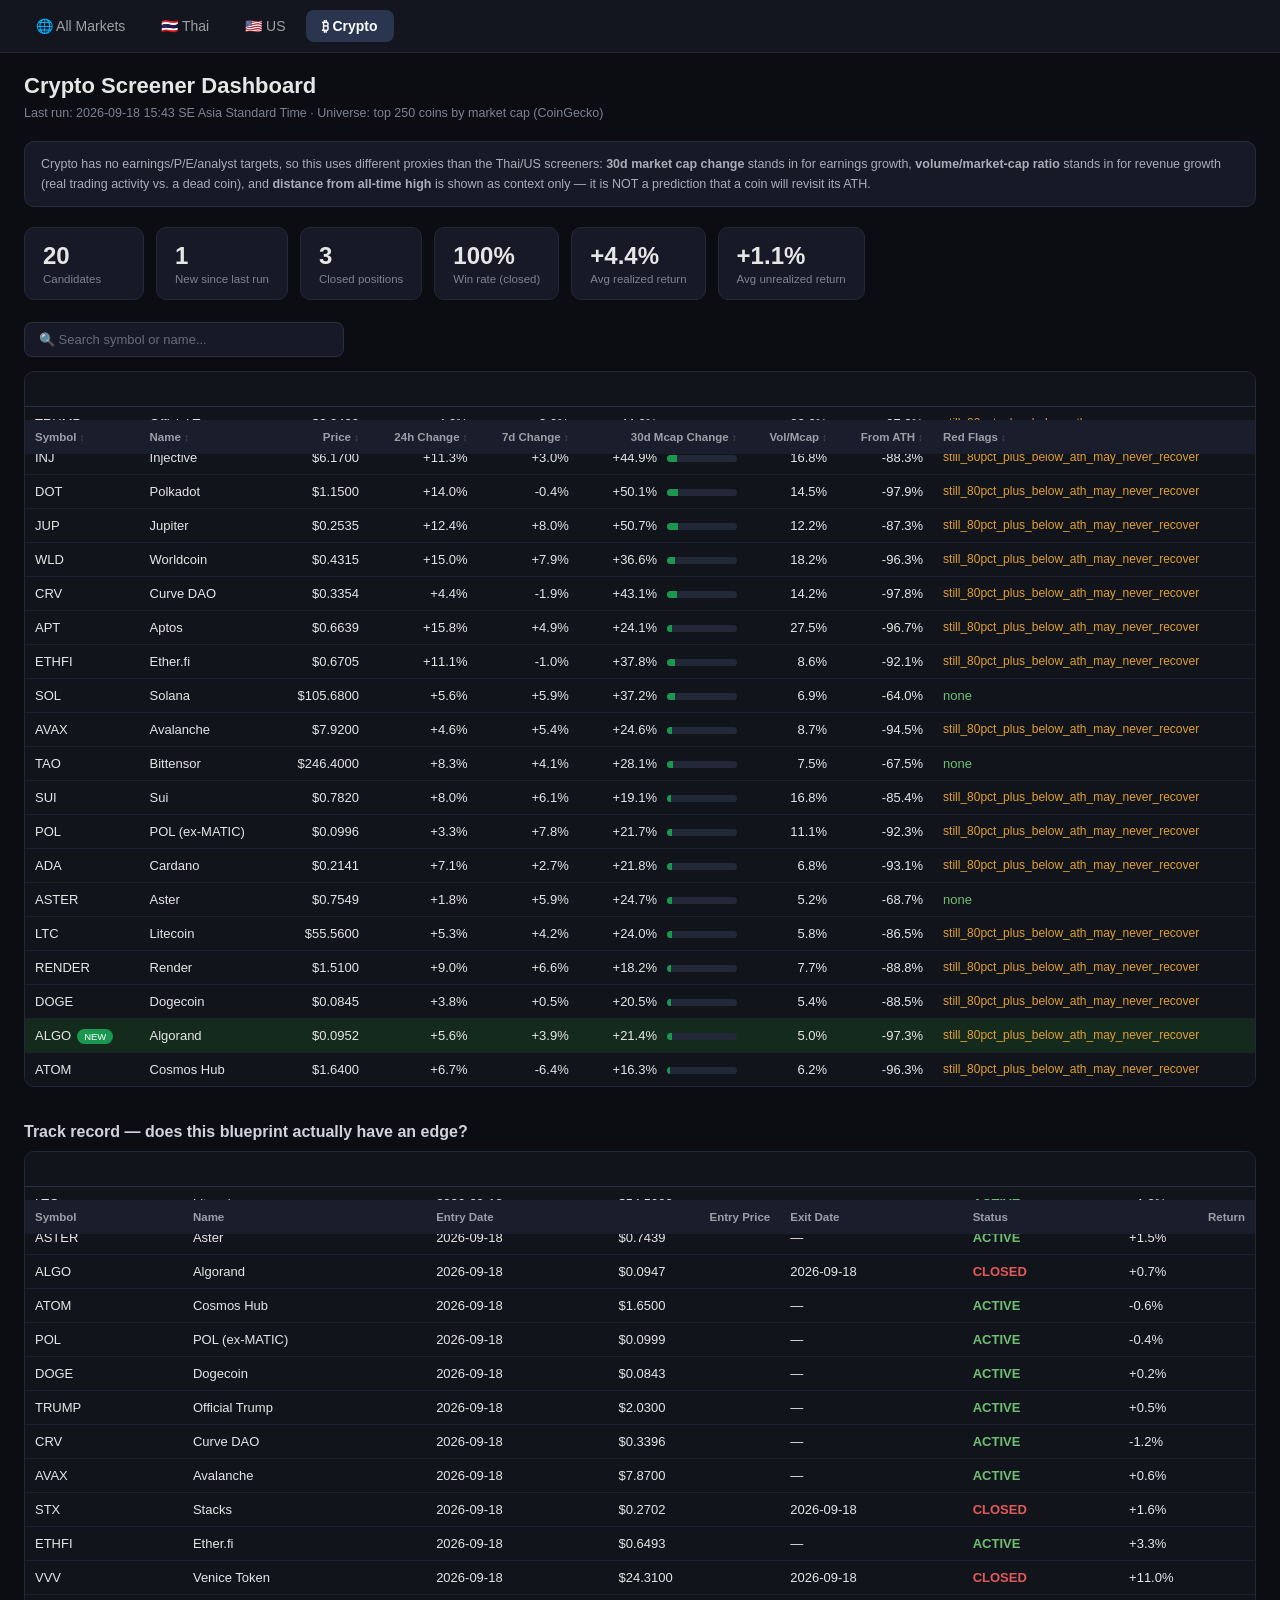
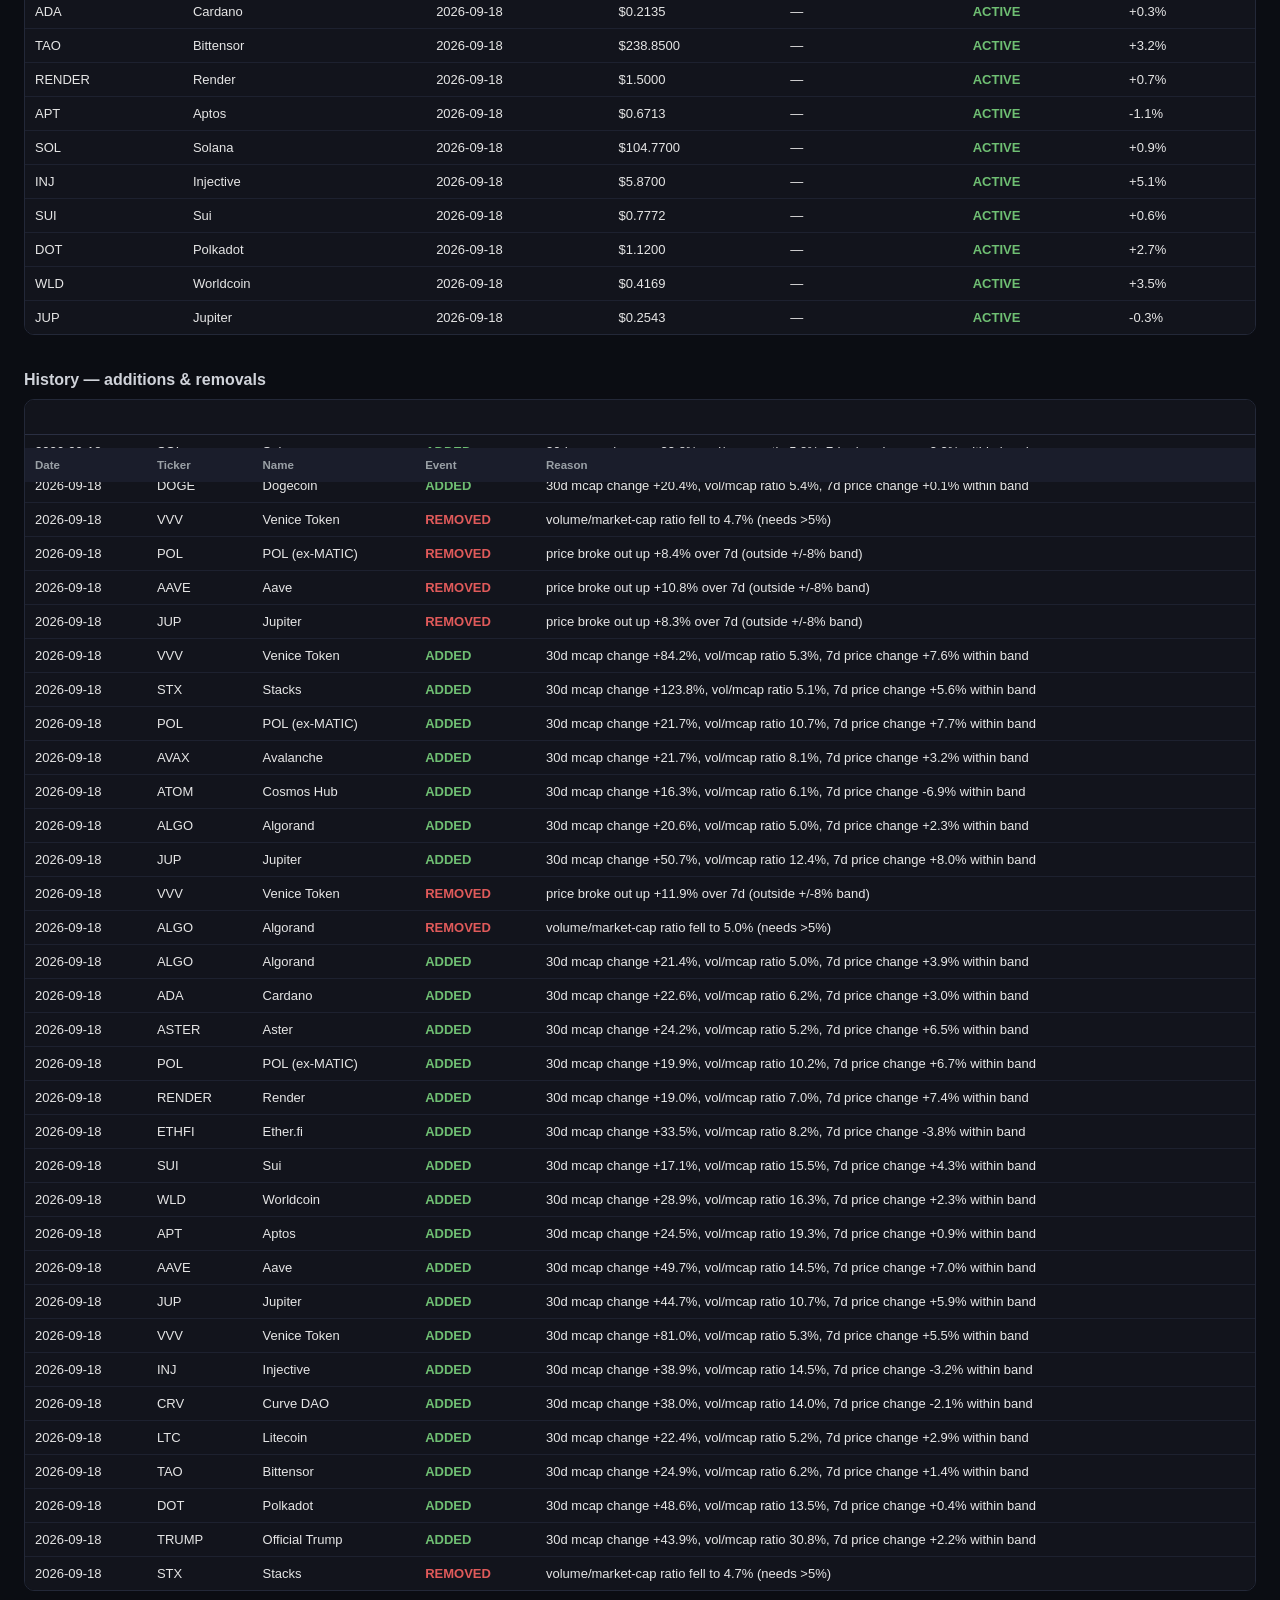
==== commit 420283a7: "Automated daily dashboard update" ====
--- a/crypto_screener_dashboard.html
+++ b/crypto_screener_dashboard.html
@@ -55,7 +55,7 @@
   <div class="topnav"><a href="combined_dashboard.html" class="navlink">🌐 All Markets</a><a href="thai_screener_dashboard.html" class="navlink">🇹🇭 Thai</a><a href="us_screener_dashboard.html" class="navlink">🇺🇸 US</a><a href="crypto_screener_dashboard.html" class="navlink active">₿ Crypto</a></div>
   <div class="page">
   <h1>Crypto Screener Dashboard</h1>
-  <div class="meta">Last run: 2026-09-18 15:35 SE Asia Standard Time · Universe: top 250 coins by market cap (CoinGecko)</div>
+  <div class="meta">Last run: 2026-09-18 15:43 SE Asia Standard Time · Universe: top 250 coins by market cap (CoinGecko)</div>
   <div class="note">Crypto has no earnings/P/E/analyst targets, so this uses different proxies than the Thai/US screeners:
   <b>30d market cap change</b> stands in for earnings growth, <b>volume/market-cap ratio</b> stands in for revenue growth
   (real trading activity vs. a dead coin), and <b>distance from all-time high</b> is shown as context only — it is
@@ -64,10 +64,10 @@
     <div class="card"><div class="num">20</div><div class="label">Candidates</div></div>
     <div class="card"><div class="num">1</div><div class="label">New since last run</div></div>
     
-    <div class="card"><div class="num">2</div><div class="label">Closed positions</div></div>
+    <div class="card"><div class="num">3</div><div class="label">Closed positions</div></div>
     <div class="card"><div class="num">100%</div><div class="label">Win rate (closed)</div></div>
-    <div class="card"><div class="num">+5.9%</div><div class="label">Avg realized return</div></div>
-    <div class="card"><div class="num">+1.3%</div><div class="label">Avg unrealized return</div></div>
+    <div class="card"><div class="num">+4.4%</div><div class="label">Avg realized return</div></div>
+    <div class="card"><div class="num">+1.1%</div><div class="label">Avg unrealized return</div></div>
   </div>
   <input class="searchbox" placeholder="🔍 Search symbol or name..." oninput="filterTable(this)">
   <div class="tablewrap">
@@ -86,22 +86,22 @@
         <tr class="">
           <td>TRUMP</td>
           <td>Official Trump</td>
-          <td class="num">$2.0500</td>
-          <td class="num">+4.8%</td>
+          <td class="num">$2.0400</td>
+          <td class="num">+4.6%</td>
           <td class="num">+3.0%</td>
           <td class="num">+44.6% <div class="barwrap"><div class="bar" style="width:14.9%;background:#1a9850;float:left"></div></div></td>
-          <td class="num">32.5%</td>
+          <td class="num">32.6%</td>
           <td class="num">-97.2%</td>
           <td class="flag-warn">still_80pct_plus_below_ath_may_never_recover</td>
         </tr>
         <tr class="">
           <td>INJ</td>
           <td>Injective</td>
-          <td class="num">$6.1800</td>
-          <td class="num">+11.2%</td>
+          <td class="num">$6.1700</td>
+          <td class="num">+11.3%</td>
           <td class="num">+3.0%</td>
           <td class="num">+44.9% <div class="barwrap"><div class="bar" style="width:15.0%;background:#1a9850;float:left"></div></div></td>
-          <td class="num">17.1%</td>
+          <td class="num">16.8%</td>
           <td class="num">-88.3%</td>
           <td class="flag-warn">still_80pct_plus_below_ath_may_never_recover</td>
         </tr>
@@ -109,40 +109,40 @@
           <td>DOT</td>
           <td>Polkadot</td>
           <td class="num">$1.1500</td>
-          <td class="num">+13.5%</td>
+          <td class="num">+14.0%</td>
           <td class="num">-0.4%</td>
           <td class="num">+50.1% <div class="barwrap"><div class="bar" style="width:16.7%;background:#1a9850;float:left"></div></div></td>
-          <td class="num">14.4%</td>
+          <td class="num">14.5%</td>
           <td class="num">-97.9%</td>
           <td class="flag-warn">still_80pct_plus_below_ath_may_never_recover</td>
         </tr>
-        <tr class="new-row">
-          <td>JUP<span class="badge">NEW</span></td>
+        <tr class="">
+          <td>JUP</td>
           <td>Jupiter</td>
-          <td class="num">$0.2543</td>
-          <td class="num">+13.3%</td>
+          <td class="num">$0.2535</td>
+          <td class="num">+12.4%</td>
           <td class="num">+8.0%</td>
           <td class="num">+50.7% <div class="barwrap"><div class="bar" style="width:16.9%;background:#1a9850;float:left"></div></div></td>
-          <td class="num">12.4%</td>
+          <td class="num">12.2%</td>
           <td class="num">-87.3%</td>
           <td class="flag-warn">still_80pct_plus_below_ath_may_never_recover</td>
         </tr>
         <tr class="">
           <td>WLD</td>
           <td>Worldcoin</td>
-          <td class="num">$0.4301</td>
-          <td class="num">+14.5%</td>
+          <td class="num">$0.4315</td>
+          <td class="num">+15.0%</td>
           <td class="num">+7.9%</td>
           <td class="num">+36.6% <div class="barwrap"><div class="bar" style="width:12.2%;background:#1a9850;float:left"></div></div></td>
-          <td class="num">21.2%</td>
+          <td class="num">18.2%</td>
           <td class="num">-96.3%</td>
           <td class="flag-warn">still_80pct_plus_below_ath_may_never_recover</td>
         </tr>
         <tr class="">
           <td>CRV</td>
           <td>Curve DAO</td>
-          <td class="num">$0.3362</td>
-          <td class="num">+5.1%</td>
+          <td class="num">$0.3354</td>
+          <td class="num">+4.4%</td>
           <td class="num">-1.9%</td>
           <td class="num">+43.1% <div class="barwrap"><div class="bar" style="width:14.4%;background:#1a9850;float:left"></div></div></td>
           <td class="num">14.2%</td>
@@ -152,19 +152,19 @@
         <tr class="">
           <td>APT</td>
           <td>Aptos</td>
-          <td class="num">$0.6649</td>
+          <td class="num">$0.6639</td>
           <td class="num">+15.8%</td>
           <td class="num">+4.9%</td>
           <td class="num">+24.1% <div class="barwrap"><div class="bar" style="width:8.0%;background:#1a9850;float:left"></div></div></td>
-          <td class="num">27.4%</td>
+          <td class="num">27.5%</td>
           <td class="num">-96.7%</td>
           <td class="flag-warn">still_80pct_plus_below_ath_may_never_recover</td>
         </tr>
         <tr class="">
           <td>ETHFI</td>
           <td>Ether.fi</td>
-          <td class="num">$0.6702</td>
-          <td class="num">+11.3%</td>
+          <td class="num">$0.6705</td>
+          <td class="num">+11.1%</td>
           <td class="num">-1.0%</td>
           <td class="num">+37.8% <div class="barwrap"><div class="bar" style="width:12.6%;background:#1a9850;float:left"></div></div></td>
           <td class="num">8.6%</td>
@@ -172,76 +172,65 @@
           <td class="flag-warn">still_80pct_plus_below_ath_may_never_recover</td>
         </tr>
         <tr class="">
-          <td>STX</td>
-          <td>Stacks</td>
-          <td class="num">$0.2754</td>
-          <td class="num">+15.1%</td>
-          <td class="num">+6.2%</td>
-          <td class="num">+128.1% <div class="barwrap"><div class="bar" style="width:42.7%;background:#1a9850;float:left"></div></div></td>
-          <td class="num">6.1%</td>
-          <td class="num">-92.9%</td>
-          <td class="flag-warn">still_80pct_plus_below_ath_may_never_recover</td>
-        </tr>
-        <tr class="">
           <td>SOL</td>
           <td>Solana</td>
-          <td class="num">$105.8900</td>
-          <td class="num">+5.8%</td>
+          <td class="num">$105.6800</td>
+          <td class="num">+5.6%</td>
           <td class="num">+5.9%</td>
           <td class="num">+37.2% <div class="barwrap"><div class="bar" style="width:12.4%;background:#1a9850;float:left"></div></div></td>
           <td class="num">6.9%</td>
-          <td class="num">-63.9%</td>
+          <td class="num">-64.0%</td>
+          <td class="flag-none">none</td>
+        </tr>
+        <tr class="">
+          <td>AVAX</td>
+          <td>Avalanche</td>
+          <td class="num">$7.9200</td>
+          <td class="num">+4.6%</td>
+          <td class="num">+5.4%</td>
+          <td class="num">+24.6% <div class="barwrap"><div class="bar" style="width:8.2%;background:#1a9850;float:left"></div></div></td>
+          <td class="num">8.7%</td>
+          <td class="num">-94.5%</td>
+          <td class="flag-warn">still_80pct_plus_below_ath_may_never_recover</td>
+        </tr>
+        <tr class="">
+          <td>TAO</td>
+          <td>Bittensor</td>
+          <td class="num">$246.4000</td>
+          <td class="num">+8.3%</td>
+          <td class="num">+4.1%</td>
+          <td class="num">+28.1% <div class="barwrap"><div class="bar" style="width:9.4%;background:#1a9850;float:left"></div></div></td>
+          <td class="num">7.5%</td>
+          <td class="num">-67.5%</td>
           <td class="flag-none">none</td>
         </tr>
         <tr class="">
           <td>SUI</td>
           <td>Sui</td>
-          <td class="num">$0.7829</td>
-          <td class="num">+8.2%</td>
+          <td class="num">$0.7820</td>
+          <td class="num">+8.0%</td>
           <td class="num">+6.1%</td>
           <td class="num">+19.1% <div class="barwrap"><div class="bar" style="width:6.4%;background:#1a9850;float:left"></div></div></td>
-          <td class="num">17.2%</td>
+          <td class="num">16.8%</td>
           <td class="num">-85.4%</td>
           <td class="flag-warn">still_80pct_plus_below_ath_may_never_recover</td>
-        </tr>
-        <tr class="">
-          <td>AVAX</td>
-          <td>Avalanche</td>
-          <td class="num">$7.9300</td>
-          <td class="num">+4.9%</td>
-          <td class="num">+5.4%</td>
-          <td class="num">+24.6% <div class="barwrap"><div class="bar" style="width:8.2%;background:#1a9850;float:left"></div></div></td>
-          <td class="num">8.8%</td>
-          <td class="num">-94.5%</td>
-          <td class="flag-warn">still_80pct_plus_below_ath_may_never_recover</td>
-        </tr>
-        <tr class="">
-          <td>TAO</td>
-          <td>Bittensor</td>
-          <td class="num">$247.3500</td>
-          <td class="num">+8.7%</td>
-          <td class="num">+4.1%</td>
-          <td class="num">+28.1% <div class="barwrap"><div class="bar" style="width:9.4%;background:#1a9850;float:left"></div></div></td>
-          <td class="num">7.4%</td>
-          <td class="num">-67.4%</td>
-          <td class="flag-none">none</td>
         </tr>
         <tr class="">
           <td>POL</td>
           <td>POL (ex-MATIC)</td>
-          <td class="num">$0.0998</td>
-          <td class="num">+3.6%</td>
+          <td class="num">$0.0996</td>
+          <td class="num">+3.3%</td>
           <td class="num">+7.8%</td>
           <td class="num">+21.7% <div class="barwrap"><div class="bar" style="width:7.2%;background:#1a9850;float:left"></div></div></td>
           <td class="num">11.1%</td>
-          <td class="num">-92.2%</td>
+          <td class="num">-92.3%</td>
           <td class="flag-warn">still_80pct_plus_below_ath_may_never_recover</td>
         </tr>
         <tr class="">
           <td>ADA</td>
           <td>Cardano</td>
-          <td class="num">$0.2143</td>
-          <td class="num">+7.6%</td>
+          <td class="num">$0.2141</td>
+          <td class="num">+7.1%</td>
           <td class="num">+2.7%</td>
           <td class="num">+21.8% <div class="barwrap"><div class="bar" style="width:7.3%;background:#1a9850;float:left"></div></div></td>
           <td class="num">6.8%</td>
@@ -251,30 +240,19 @@
         <tr class="">
           <td>ASTER</td>
           <td>Aster</td>
-          <td class="num">$0.7559</td>
+          <td class="num">$0.7549</td>
           <td class="num">+1.8%</td>
           <td class="num">+5.9%</td>
           <td class="num">+24.7% <div class="barwrap"><div class="bar" style="width:8.2%;background:#1a9850;float:left"></div></div></td>
           <td class="num">5.2%</td>
-          <td class="num">-68.6%</td>
+          <td class="num">-68.7%</td>
           <td class="flag-none">none</td>
-        </tr>
-        <tr class="">
-          <td>RENDER</td>
-          <td>Render</td>
-          <td class="num">$1.5200</td>
-          <td class="num">+9.5%</td>
-          <td class="num">+6.6%</td>
-          <td class="num">+18.2% <div class="barwrap"><div class="bar" style="width:6.1%;background:#1a9850;float:left"></div></div></td>
-          <td class="num">7.8%</td>
-          <td class="num">-88.8%</td>
-          <td class="flag-warn">still_80pct_plus_below_ath_may_never_recover</td>
         </tr>
         <tr class="">
           <td>LTC</td>
           <td>Litecoin</td>
-          <td class="num">$55.4000</td>
-          <td class="num">+4.9%</td>
+          <td class="num">$55.5600</td>
+          <td class="num">+5.3%</td>
           <td class="num">+4.2%</td>
           <td class="num">+24.0% <div class="barwrap"><div class="bar" style="width:8.0%;background:#1a9850;float:left"></div></div></td>
           <td class="num">5.8%</td>
@@ -282,25 +260,47 @@
           <td class="flag-warn">still_80pct_plus_below_ath_may_never_recover</td>
         </tr>
         <tr class="">
+          <td>RENDER</td>
+          <td>Render</td>
+          <td class="num">$1.5100</td>
+          <td class="num">+9.0%</td>
+          <td class="num">+6.6%</td>
+          <td class="num">+18.2% <div class="barwrap"><div class="bar" style="width:6.1%;background:#1a9850;float:left"></div></div></td>
+          <td class="num">7.7%</td>
+          <td class="num">-88.8%</td>
+          <td class="flag-warn">still_80pct_plus_below_ath_may_never_recover</td>
+        </tr>
+        <tr class="">
+          <td>DOGE</td>
+          <td>Dogecoin</td>
+          <td class="num">$0.0845</td>
+          <td class="num">+3.8%</td>
+          <td class="num">+0.5%</td>
+          <td class="num">+20.5% <div class="barwrap"><div class="bar" style="width:6.8%;background:#1a9850;float:left"></div></div></td>
+          <td class="num">5.4%</td>
+          <td class="num">-88.5%</td>
+          <td class="flag-warn">still_80pct_plus_below_ath_may_never_recover</td>
+        </tr>
+        <tr class="new-row">
+          <td>ALGO<span class="badge">NEW</span></td>
+          <td>Algorand</td>
+          <td class="num">$0.0952</td>
+          <td class="num">+5.6%</td>
+          <td class="num">+3.9%</td>
+          <td class="num">+21.4% <div class="barwrap"><div class="bar" style="width:7.1%;background:#1a9850;float:left"></div></div></td>
+          <td class="num">5.0%</td>
+          <td class="num">-97.3%</td>
+          <td class="flag-warn">still_80pct_plus_below_ath_may_never_recover</td>
+        </tr>
+        <tr class="">
           <td>ATOM</td>
           <td>Cosmos Hub</td>
           <td class="num">$1.6400</td>
-          <td class="num">+6.4%</td>
+          <td class="num">+6.7%</td>
           <td class="num">-6.4%</td>
           <td class="num">+16.3% <div class="barwrap"><div class="bar" style="width:5.4%;background:#1a9850;float:left"></div></div></td>
           <td class="num">6.2%</td>
           <td class="num">-96.3%</td>
-          <td class="flag-warn">still_80pct_plus_below_ath_may_never_recover</td>
-        </tr>
-        <tr class="">
-          <td>DOGE</td>
-          <td>Dogecoin</td>
-          <td class="num">$0.0846</td>
-          <td class="num">+4.1%</td>
-          <td class="num">+0.5%</td>
-          <td class="num">+20.5% <div class="barwrap"><div class="bar" style="width:6.8%;background:#1a9850;float:left"></div></div></td>
-          <td class="num">5.5%</td>
-          <td class="num">-88.4%</td>
           <td class="flag-warn">still_80pct_plus_below_ath_may_never_recover</td>
         </tr></tbody>
   </table>
@@ -316,13 +316,13 @@
           <td>LTC</td><td>Litecoin</td>
           <td>2026-09-18</td><td>$54.5900</td><td>—</td>
           <td class="event-added">ACTIVE</td>
-          <td>+1.5%</td>
+          <td>+1.8%</td>
         </tr>
         <tr>
           <td>ASTER</td><td>Aster</td>
           <td>2026-09-18</td><td>$0.7439</td><td>—</td>
           <td class="event-added">ACTIVE</td>
-          <td>+1.6%</td>
+          <td>+1.5%</td>
         </tr>
         <tr>
           <td>ALGO</td><td>Algorand</td>
@@ -340,43 +340,43 @@
           <td>POL</td><td>POL (ex-MATIC)</td>
           <td>2026-09-18</td><td>$0.0999</td><td>—</td>
           <td class="event-added">ACTIVE</td>
-          <td>-0.1%</td>
+          <td>-0.4%</td>
         </tr>
         <tr>
           <td>DOGE</td><td>Dogecoin</td>
           <td>2026-09-18</td><td>$0.0843</td><td>—</td>
           <td class="event-added">ACTIVE</td>
-          <td>+0.3%</td>
+          <td>+0.2%</td>
         </tr>
         <tr>
           <td>TRUMP</td><td>Official Trump</td>
           <td>2026-09-18</td><td>$2.0300</td><td>—</td>
           <td class="event-added">ACTIVE</td>
-          <td>+1.0%</td>
+          <td>+0.5%</td>
         </tr>
         <tr>
           <td>CRV</td><td>Curve DAO</td>
           <td>2026-09-18</td><td>$0.3396</td><td>—</td>
           <td class="event-added">ACTIVE</td>
-          <td>-1.0%</td>
+          <td>-1.2%</td>
         </tr>
         <tr>
           <td>AVAX</td><td>Avalanche</td>
           <td>2026-09-18</td><td>$7.8700</td><td>—</td>
           <td class="event-added">ACTIVE</td>
-          <td>+0.8%</td>
+          <td>+0.6%</td>
         </tr>
         <tr>
           <td>STX</td><td>Stacks</td>
-          <td>2026-09-18</td><td>$0.2702</td><td>—</td>
-          <td class="event-added">ACTIVE</td>
-          <td>+1.9%</td>
+          <td>2026-09-18</td><td>$0.2702</td><td>2026-09-18</td>
+          <td class="event-removed">CLOSED</td>
+          <td>+1.6%</td>
         </tr>
         <tr>
           <td>ETHFI</td><td>Ether.fi</td>
           <td>2026-09-18</td><td>$0.6493</td><td>—</td>
           <td class="event-added">ACTIVE</td>
-          <td>+3.2%</td>
+          <td>+3.3%</td>
         </tr>
         <tr>
           <td>VVV</td><td>Venice Token</td>
@@ -388,43 +388,43 @@
           <td>ADA</td><td>Cardano</td>
           <td>2026-09-18</td><td>$0.2135</td><td>—</td>
           <td class="event-added">ACTIVE</td>
-          <td>+0.4%</td>
+          <td>+0.3%</td>
         </tr>
         <tr>
           <td>TAO</td><td>Bittensor</td>
           <td>2026-09-18</td><td>$238.8500</td><td>—</td>
           <td class="event-added">ACTIVE</td>
-          <td>+3.6%</td>
+          <td>+3.2%</td>
         </tr>
         <tr>
           <td>RENDER</td><td>Render</td>
           <td>2026-09-18</td><td>$1.5000</td><td>—</td>
           <td class="event-added">ACTIVE</td>
-          <td>+1.3%</td>
+          <td>+0.7%</td>
         </tr>
         <tr>
           <td>APT</td><td>Aptos</td>
           <td>2026-09-18</td><td>$0.6713</td><td>—</td>
           <td class="event-added">ACTIVE</td>
-          <td>-0.9%</td>
+          <td>-1.1%</td>
         </tr>
         <tr>
           <td>SOL</td><td>Solana</td>
           <td>2026-09-18</td><td>$104.7700</td><td>—</td>
           <td class="event-added">ACTIVE</td>
-          <td>+1.1%</td>
+          <td>+0.9%</td>
         </tr>
         <tr>
           <td>INJ</td><td>Injective</td>
           <td>2026-09-18</td><td>$5.8700</td><td>—</td>
           <td class="event-added">ACTIVE</td>
-          <td>+5.3%</td>
+          <td>+5.1%</td>
         </tr>
         <tr>
           <td>SUI</td><td>Sui</td>
           <td>2026-09-18</td><td>$0.7772</td><td>—</td>
           <td class="event-added">ACTIVE</td>
-          <td>+0.7%</td>
+          <td>+0.6%</td>
         </tr>
         <tr>
           <td>DOT</td><td>Polkadot</td>
@@ -436,13 +436,13 @@
           <td>WLD</td><td>Worldcoin</td>
           <td>2026-09-18</td><td>$0.4169</td><td>—</td>
           <td class="event-added">ACTIVE</td>
-          <td>+3.2%</td>
+          <td>+3.5%</td>
         </tr>
         <tr>
           <td>JUP</td><td>Jupiter</td>
           <td>2026-09-18</td><td>$0.2543</td><td>—</td>
           <td class="event-added">ACTIVE</td>
-          <td>+0.0%</td>
+          <td>-0.3%</td>
         </tr></tbody>
   </table></div>
   
@@ -459,10 +459,87 @@
         </tr>
         <tr>
           <td>2026-09-18</td>
+          <td>DOGE</td>
+          <td>Dogecoin</td>
+          <td class="event-added">ADDED</td>
+          <td>30d mcap change +20.4%, vol/mcap ratio 5.4%, 7d price change +0.1% within band</td>
+        </tr>
+        <tr>
+          <td>2026-09-18</td>
+          <td>VVV</td>
+          <td>Venice Token</td>
+          <td class="event-removed">REMOVED</td>
+          <td>volume/market-cap ratio fell to 4.7% (needs &gt;5%)</td>
+        </tr>
+        <tr>
+          <td>2026-09-18</td>
+          <td>POL</td>
+          <td>POL (ex-MATIC)</td>
+          <td class="event-removed">REMOVED</td>
+          <td>price broke out up +8.4% over 7d (outside +/-8% band)</td>
+        </tr>
+        <tr>
+          <td>2026-09-18</td>
+          <td>AAVE</td>
+          <td>Aave</td>
+          <td class="event-removed">REMOVED</td>
+          <td>price broke out up +10.8% over 7d (outside +/-8% band)</td>
+        </tr>
+        <tr>
+          <td>2026-09-18</td>
+          <td>JUP</td>
+          <td>Jupiter</td>
+          <td class="event-removed">REMOVED</td>
+          <td>price broke out up +8.3% over 7d (outside +/-8% band)</td>
+        </tr>
+        <tr>
+          <td>2026-09-18</td>
+          <td>VVV</td>
+          <td>Venice Token</td>
+          <td class="event-added">ADDED</td>
+          <td>30d mcap change +84.2%, vol/mcap ratio 5.3%, 7d price change +7.6% within band</td>
+        </tr>
+        <tr>
+          <td>2026-09-18</td>
+          <td>STX</td>
+          <td>Stacks</td>
+          <td class="event-added">ADDED</td>
+          <td>30d mcap change +123.8%, vol/mcap ratio 5.1%, 7d price change +5.6% within band</td>
+        </tr>
+        <tr>
+          <td>2026-09-18</td>
+          <td>POL</td>
+          <td>POL (ex-MATIC)</td>
+          <td class="event-added">ADDED</td>
+          <td>30d mcap change +21.7%, vol/mcap ratio 10.7%, 7d price change +7.7% within band</td>
+        </tr>
+        <tr>
+          <td>2026-09-18</td>
           <td>AVAX</td>
           <td>Avalanche</td>
           <td class="event-added">ADDED</td>
           <td>30d mcap change +21.7%, vol/mcap ratio 8.1%, 7d price change +3.2% within band</td>
+        </tr>
+        <tr>
+          <td>2026-09-18</td>
+          <td>ATOM</td>
+          <td>Cosmos Hub</td>
+          <td class="event-added">ADDED</td>
+          <td>30d mcap change +16.3%, vol/mcap ratio 6.1%, 7d price change -6.9% within band</td>
+        </tr>
+        <tr>
+          <td>2026-09-18</td>
+          <td>ALGO</td>
+          <td>Algorand</td>
+          <td class="event-added">ADDED</td>
+          <td>30d mcap change +20.6%, vol/mcap ratio 5.0%, 7d price change +2.3% within band</td>
+        </tr>
+        <tr>
+          <td>2026-09-18</td>
+          <td>JUP</td>
+          <td>Jupiter</td>
+          <td class="event-added">ADDED</td>
+          <td>30d mcap change +50.7%, vol/mcap ratio 12.4%, 7d price change +8.0% within band</td>
         </tr>
         <tr>
           <td>2026-09-18</td>
@@ -473,206 +550,143 @@
         </tr>
         <tr>
           <td>2026-09-18</td>
-          <td>JUP</td>
-          <td>Jupiter</td>
-          <td class="event-added">ADDED</td>
-          <td>30d mcap change +50.7%, vol/mcap ratio 12.4%, 7d price change +8.0% within band</td>
-        </tr>
-        <tr>
-          <td>2026-09-18</td>
-          <td>ALGO</td>
-          <td>Algorand</td>
-          <td class="event-added">ADDED</td>
-          <td>30d mcap change +20.6%, vol/mcap ratio 5.0%, 7d price change +2.3% within band</td>
-        </tr>
-        <tr>
-          <td>2026-09-18</td>
-          <td>ATOM</td>
-          <td>Cosmos Hub</td>
-          <td class="event-added">ADDED</td>
-          <td>30d mcap change +16.3%, vol/mcap ratio 6.1%, 7d price change -6.9% within band</td>
-        </tr>
-        <tr>
-          <td>2026-09-18</td>
-          <td>POL</td>
-          <td>POL (ex-MATIC)</td>
-          <td class="event-added">ADDED</td>
-          <td>30d mcap change +21.7%, vol/mcap ratio 10.7%, 7d price change +7.7% within band</td>
-        </tr>
-        <tr>
-          <td>2026-09-18</td>
-          <td>DOGE</td>
-          <td>Dogecoin</td>
-          <td class="event-added">ADDED</td>
-          <td>30d mcap change +20.4%, vol/mcap ratio 5.4%, 7d price change +0.1% within band</td>
-        </tr>
-        <tr>
-          <td>2026-09-18</td>
-          <td>STX</td>
-          <td>Stacks</td>
-          <td class="event-added">ADDED</td>
-          <td>30d mcap change +123.8%, vol/mcap ratio 5.1%, 7d price change +5.6% within band</td>
-        </tr>
-        <tr>
-          <td>2026-09-18</td>
-          <td>VVV</td>
-          <td>Venice Token</td>
-          <td class="event-added">ADDED</td>
-          <td>30d mcap change +84.2%, vol/mcap ratio 5.3%, 7d price change +7.6% within band</td>
-        </tr>
-        <tr>
-          <td>2026-09-18</td>
-          <td>JUP</td>
-          <td>Jupiter</td>
-          <td class="event-removed">REMOVED</td>
-          <td>price broke out up +8.3% over 7d (outside +/-8% band)</td>
-        </tr>
-        <tr>
-          <td>2026-09-18</td>
-          <td>AAVE</td>
-          <td>Aave</td>
-          <td class="event-removed">REMOVED</td>
-          <td>price broke out up +10.8% over 7d (outside +/-8% band)</td>
-        </tr>
-        <tr>
-          <td>2026-09-18</td>
-          <td>POL</td>
-          <td>POL (ex-MATIC)</td>
-          <td class="event-removed">REMOVED</td>
-          <td>price broke out up +8.4% over 7d (outside +/-8% band)</td>
-        </tr>
-        <tr>
-          <td>2026-09-18</td>
-          <td>VVV</td>
-          <td>Venice Token</td>
-          <td class="event-removed">REMOVED</td>
-          <td>volume/market-cap ratio fell to 4.7% (needs &gt;5%)</td>
-        </tr>
-        <tr>
-          <td>2026-09-18</td>
-          <td>ADA</td>
-          <td>Cardano</td>
-          <td class="event-added">ADDED</td>
-          <td>30d mcap change +22.6%, vol/mcap ratio 6.2%, 7d price change +3.0% within band</td>
-        </tr>
-        <tr>
-          <td>2026-09-18</td>
-          <td>ASTER</td>
-          <td>Aster</td>
-          <td class="event-added">ADDED</td>
-          <td>30d mcap change +24.2%, vol/mcap ratio 5.2%, 7d price change +6.5% within band</td>
-        </tr>
-        <tr>
-          <td>2026-09-18</td>
-          <td>POL</td>
-          <td>POL (ex-MATIC)</td>
-          <td class="event-added">ADDED</td>
-          <td>30d mcap change +19.9%, vol/mcap ratio 10.2%, 7d price change +6.7% within band</td>
-        </tr>
-        <tr>
-          <td>2026-09-18</td>
-          <td>RENDER</td>
-          <td>Render</td>
-          <td class="event-added">ADDED</td>
-          <td>30d mcap change +19.0%, vol/mcap ratio 7.0%, 7d price change +7.4% within band</td>
-        </tr>
-        <tr>
-          <td>2026-09-18</td>
-          <td>ETHFI</td>
-          <td>Ether.fi</td>
-          <td class="event-added">ADDED</td>
-          <td>30d mcap change +33.5%, vol/mcap ratio 8.2%, 7d price change -3.8% within band</td>
-        </tr>
-        <tr>
-          <td>2026-09-18</td>
-          <td>SUI</td>
-          <td>Sui</td>
-          <td class="event-added">ADDED</td>
-          <td>30d mcap change +17.1%, vol/mcap ratio 15.5%, 7d price change +4.3% within band</td>
-        </tr>
-        <tr>
-          <td>2026-09-18</td>
-          <td>WLD</td>
-          <td>Worldcoin</td>
-          <td class="event-added">ADDED</td>
-          <td>30d mcap change +28.9%, vol/mcap ratio 16.3%, 7d price change +2.3% within band</td>
-        </tr>
-        <tr>
-          <td>2026-09-18</td>
-          <td>APT</td>
-          <td>Aptos</td>
-          <td class="event-added">ADDED</td>
-          <td>30d mcap change +24.5%, vol/mcap ratio 19.3%, 7d price change +0.9% within band</td>
-        </tr>
-        <tr>
-          <td>2026-09-18</td>
-          <td>AAVE</td>
-          <td>Aave</td>
-          <td class="event-added">ADDED</td>
-          <td>30d mcap change +49.7%, vol/mcap ratio 14.5%, 7d price change +7.0% within band</td>
-        </tr>
-        <tr>
-          <td>2026-09-18</td>
-          <td>JUP</td>
-          <td>Jupiter</td>
-          <td class="event-added">ADDED</td>
-          <td>30d mcap change +44.7%, vol/mcap ratio 10.7%, 7d price change +5.9% within band</td>
-        </tr>
-        <tr>
-          <td>2026-09-18</td>
-          <td>VVV</td>
-          <td>Venice Token</td>
-          <td class="event-added">ADDED</td>
-          <td>30d mcap change +81.0%, vol/mcap ratio 5.3%, 7d price change +5.5% within band</td>
-        </tr>
-        <tr>
-          <td>2026-09-18</td>
-          <td>INJ</td>
-          <td>Injective</td>
-          <td class="event-added">ADDED</td>
-          <td>30d mcap change +38.9%, vol/mcap ratio 14.5%, 7d price change -3.2% within band</td>
-        </tr>
-        <tr>
-          <td>2026-09-18</td>
-          <td>CRV</td>
-          <td>Curve DAO</td>
-          <td class="event-added">ADDED</td>
-          <td>30d mcap change +38.0%, vol/mcap ratio 14.0%, 7d price change -2.1% within band</td>
-        </tr>
-        <tr>
-          <td>2026-09-18</td>
-          <td>LTC</td>
-          <td>Litecoin</td>
-          <td class="event-added">ADDED</td>
-          <td>30d mcap change +22.4%, vol/mcap ratio 5.2%, 7d price change +2.9% within band</td>
-        </tr>
-        <tr>
-          <td>2026-09-18</td>
-          <td>TAO</td>
-          <td>Bittensor</td>
-          <td class="event-added">ADDED</td>
-          <td>30d mcap change +24.9%, vol/mcap ratio 6.2%, 7d price change +1.4% within band</td>
-        </tr>
-        <tr>
-          <td>2026-09-18</td>
-          <td>DOT</td>
-          <td>Polkadot</td>
-          <td class="event-added">ADDED</td>
-          <td>30d mcap change +48.6%, vol/mcap ratio 13.5%, 7d price change +0.4% within band</td>
-        </tr>
-        <tr>
-          <td>2026-09-18</td>
-          <td>TRUMP</td>
-          <td>Official Trump</td>
-          <td class="event-added">ADDED</td>
-          <td>30d mcap change +43.9%, vol/mcap ratio 30.8%, 7d price change +2.2% within band</td>
-        </tr>
-        <tr>
-          <td>2026-09-18</td>
           <td>ALGO</td>
           <td>Algorand</td>
           <td class="event-removed">REMOVED</td>
           <td>volume/market-cap ratio fell to 5.0% (needs &gt;5%)</td>
+        </tr>
+        <tr>
+          <td>2026-09-18</td>
+          <td>ALGO</td>
+          <td>Algorand</td>
+          <td class="event-added">ADDED</td>
+          <td>30d mcap change +21.4%, vol/mcap ratio 5.0%, 7d price change +3.9% within band</td>
+        </tr>
+        <tr>
+          <td>2026-09-18</td>
+          <td>ADA</td>
+          <td>Cardano</td>
+          <td class="event-added">ADDED</td>
+          <td>30d mcap change +22.6%, vol/mcap ratio 6.2%, 7d price change +3.0% within band</td>
+        </tr>
+        <tr>
+          <td>2026-09-18</td>
+          <td>ASTER</td>
+          <td>Aster</td>
+          <td class="event-added">ADDED</td>
+          <td>30d mcap change +24.2%, vol/mcap ratio 5.2%, 7d price change +6.5% within band</td>
+        </tr>
+        <tr>
+          <td>2026-09-18</td>
+          <td>POL</td>
+          <td>POL (ex-MATIC)</td>
+          <td class="event-added">ADDED</td>
+          <td>30d mcap change +19.9%, vol/mcap ratio 10.2%, 7d price change +6.7% within band</td>
+        </tr>
+        <tr>
+          <td>2026-09-18</td>
+          <td>RENDER</td>
+          <td>Render</td>
+          <td class="event-added">ADDED</td>
+          <td>30d mcap change +19.0%, vol/mcap ratio 7.0%, 7d price change +7.4% within band</td>
+        </tr>
+        <tr>
+          <td>2026-09-18</td>
+          <td>ETHFI</td>
+          <td>Ether.fi</td>
+          <td class="event-added">ADDED</td>
+          <td>30d mcap change +33.5%, vol/mcap ratio 8.2%, 7d price change -3.8% within band</td>
+        </tr>
+        <tr>
+          <td>2026-09-18</td>
+          <td>SUI</td>
+          <td>Sui</td>
+          <td class="event-added">ADDED</td>
+          <td>30d mcap change +17.1%, vol/mcap ratio 15.5%, 7d price change +4.3% within band</td>
+        </tr>
+        <tr>
+          <td>2026-09-18</td>
+          <td>WLD</td>
+          <td>Worldcoin</td>
+          <td class="event-added">ADDED</td>
+          <td>30d mcap change +28.9%, vol/mcap ratio 16.3%, 7d price change +2.3% within band</td>
+        </tr>
+        <tr>
+          <td>2026-09-18</td>
+          <td>APT</td>
+          <td>Aptos</td>
+          <td class="event-added">ADDED</td>
+          <td>30d mcap change +24.5%, vol/mcap ratio 19.3%, 7d price change +0.9% within band</td>
+        </tr>
+        <tr>
+          <td>2026-09-18</td>
+          <td>AAVE</td>
+          <td>Aave</td>
+          <td class="event-added">ADDED</td>
+          <td>30d mcap change +49.7%, vol/mcap ratio 14.5%, 7d price change +7.0% within band</td>
+        </tr>
+        <tr>
+          <td>2026-09-18</td>
+          <td>JUP</td>
+          <td>Jupiter</td>
+          <td class="event-added">ADDED</td>
+          <td>30d mcap change +44.7%, vol/mcap ratio 10.7%, 7d price change +5.9% within band</td>
+        </tr>
+        <tr>
+          <td>2026-09-18</td>
+          <td>VVV</td>
+          <td>Venice Token</td>
+          <td class="event-added">ADDED</td>
+          <td>30d mcap change +81.0%, vol/mcap ratio 5.3%, 7d price change +5.5% within band</td>
+        </tr>
+        <tr>
+          <td>2026-09-18</td>
+          <td>INJ</td>
+          <td>Injective</td>
+          <td class="event-added">ADDED</td>
+          <td>30d mcap change +38.9%, vol/mcap ratio 14.5%, 7d price change -3.2% within band</td>
+        </tr>
+        <tr>
+          <td>2026-09-18</td>
+          <td>CRV</td>
+          <td>Curve DAO</td>
+          <td class="event-added">ADDED</td>
+          <td>30d mcap change +38.0%, vol/mcap ratio 14.0%, 7d price change -2.1% within band</td>
+        </tr>
+        <tr>
+          <td>2026-09-18</td>
+          <td>LTC</td>
+          <td>Litecoin</td>
+          <td class="event-added">ADDED</td>
+          <td>30d mcap change +22.4%, vol/mcap ratio 5.2%, 7d price change +2.9% within band</td>
+        </tr>
+        <tr>
+          <td>2026-09-18</td>
+          <td>TAO</td>
+          <td>Bittensor</td>
+          <td class="event-added">ADDED</td>
+          <td>30d mcap change +24.9%, vol/mcap ratio 6.2%, 7d price change +1.4% within band</td>
+        </tr>
+        <tr>
+          <td>2026-09-18</td>
+          <td>DOT</td>
+          <td>Polkadot</td>
+          <td class="event-added">ADDED</td>
+          <td>30d mcap change +48.6%, vol/mcap ratio 13.5%, 7d price change +0.4% within band</td>
+        </tr>
+        <tr>
+          <td>2026-09-18</td>
+          <td>TRUMP</td>
+          <td>Official Trump</td>
+          <td class="event-added">ADDED</td>
+          <td>30d mcap change +43.9%, vol/mcap ratio 30.8%, 7d price change +2.2% within band</td>
+        </tr>
+        <tr>
+          <td>2026-09-18</td>
+          <td>STX</td>
+          <td>Stacks</td>
+          <td class="event-removed">REMOVED</td>
+          <td>volume/market-cap ratio fell to 4.7% (needs &gt;5%)</td>
         </tr></tbody>
   </table></div>
   </div>
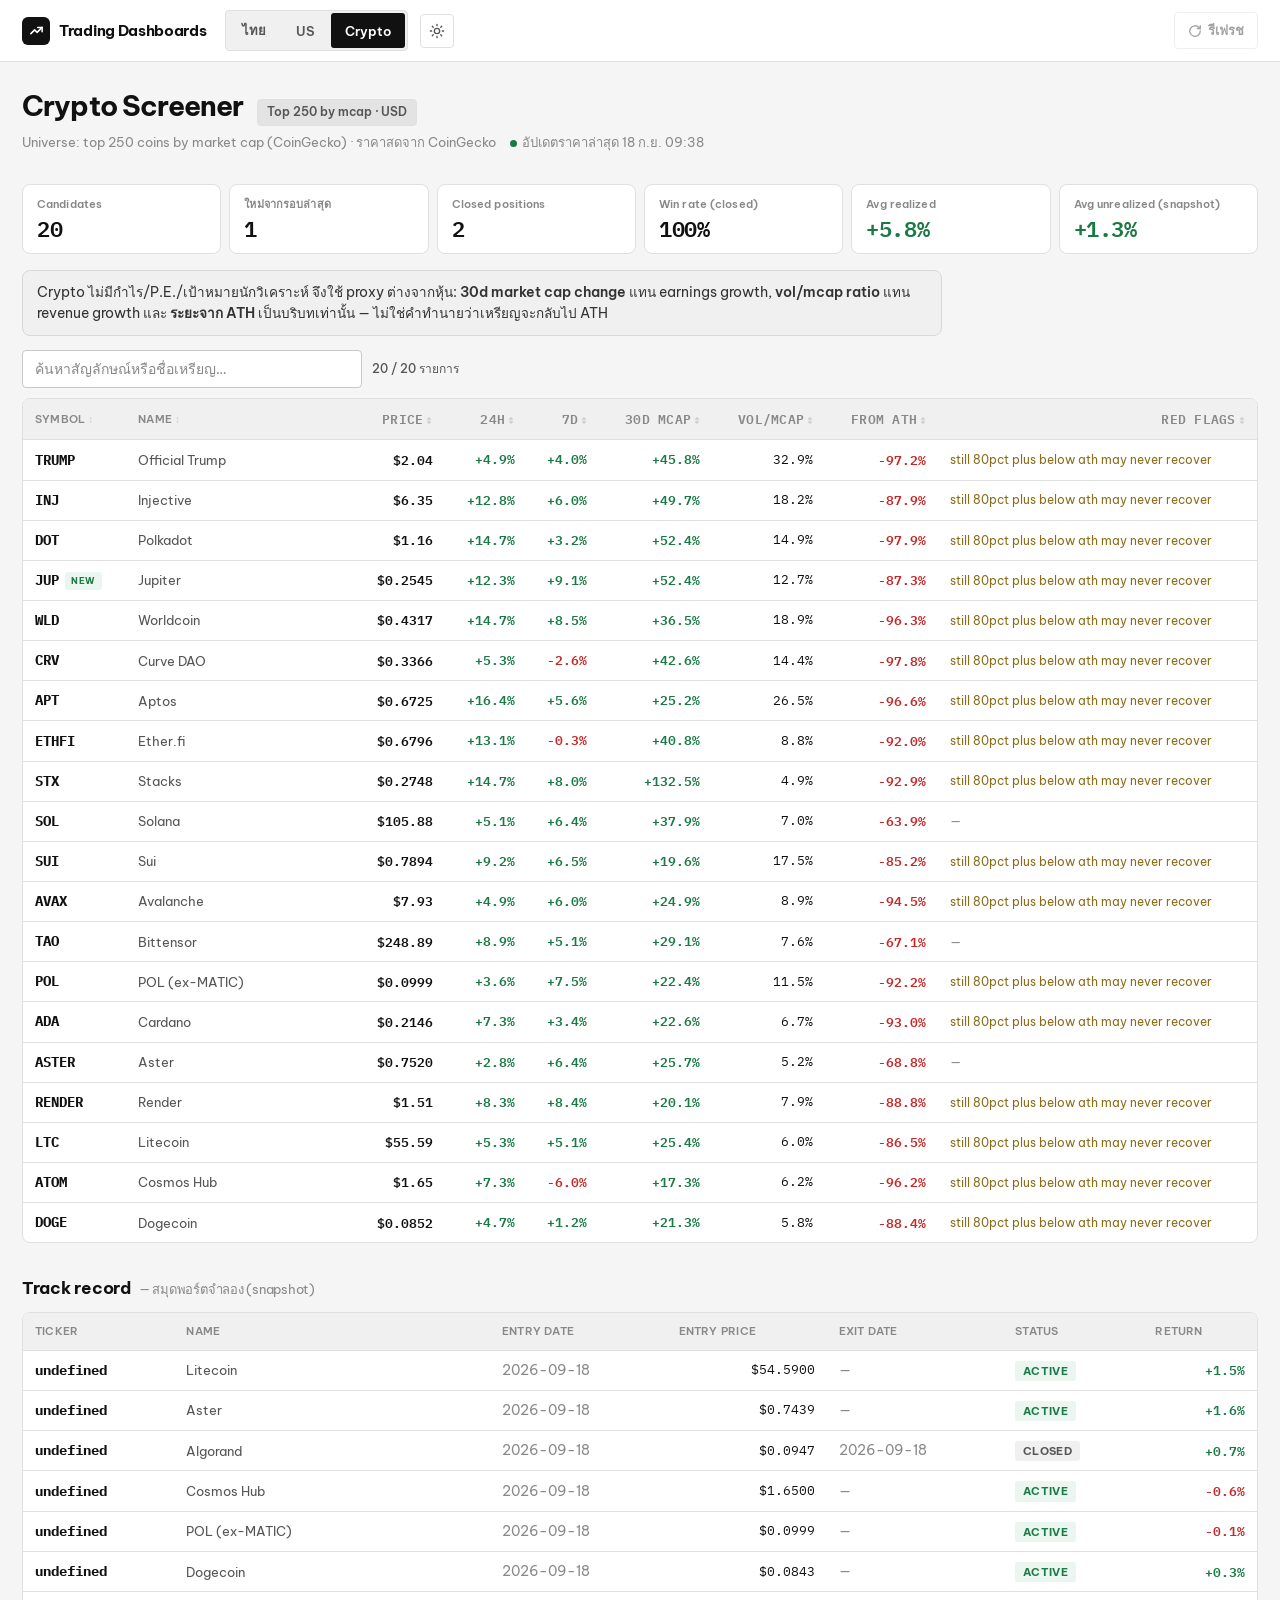
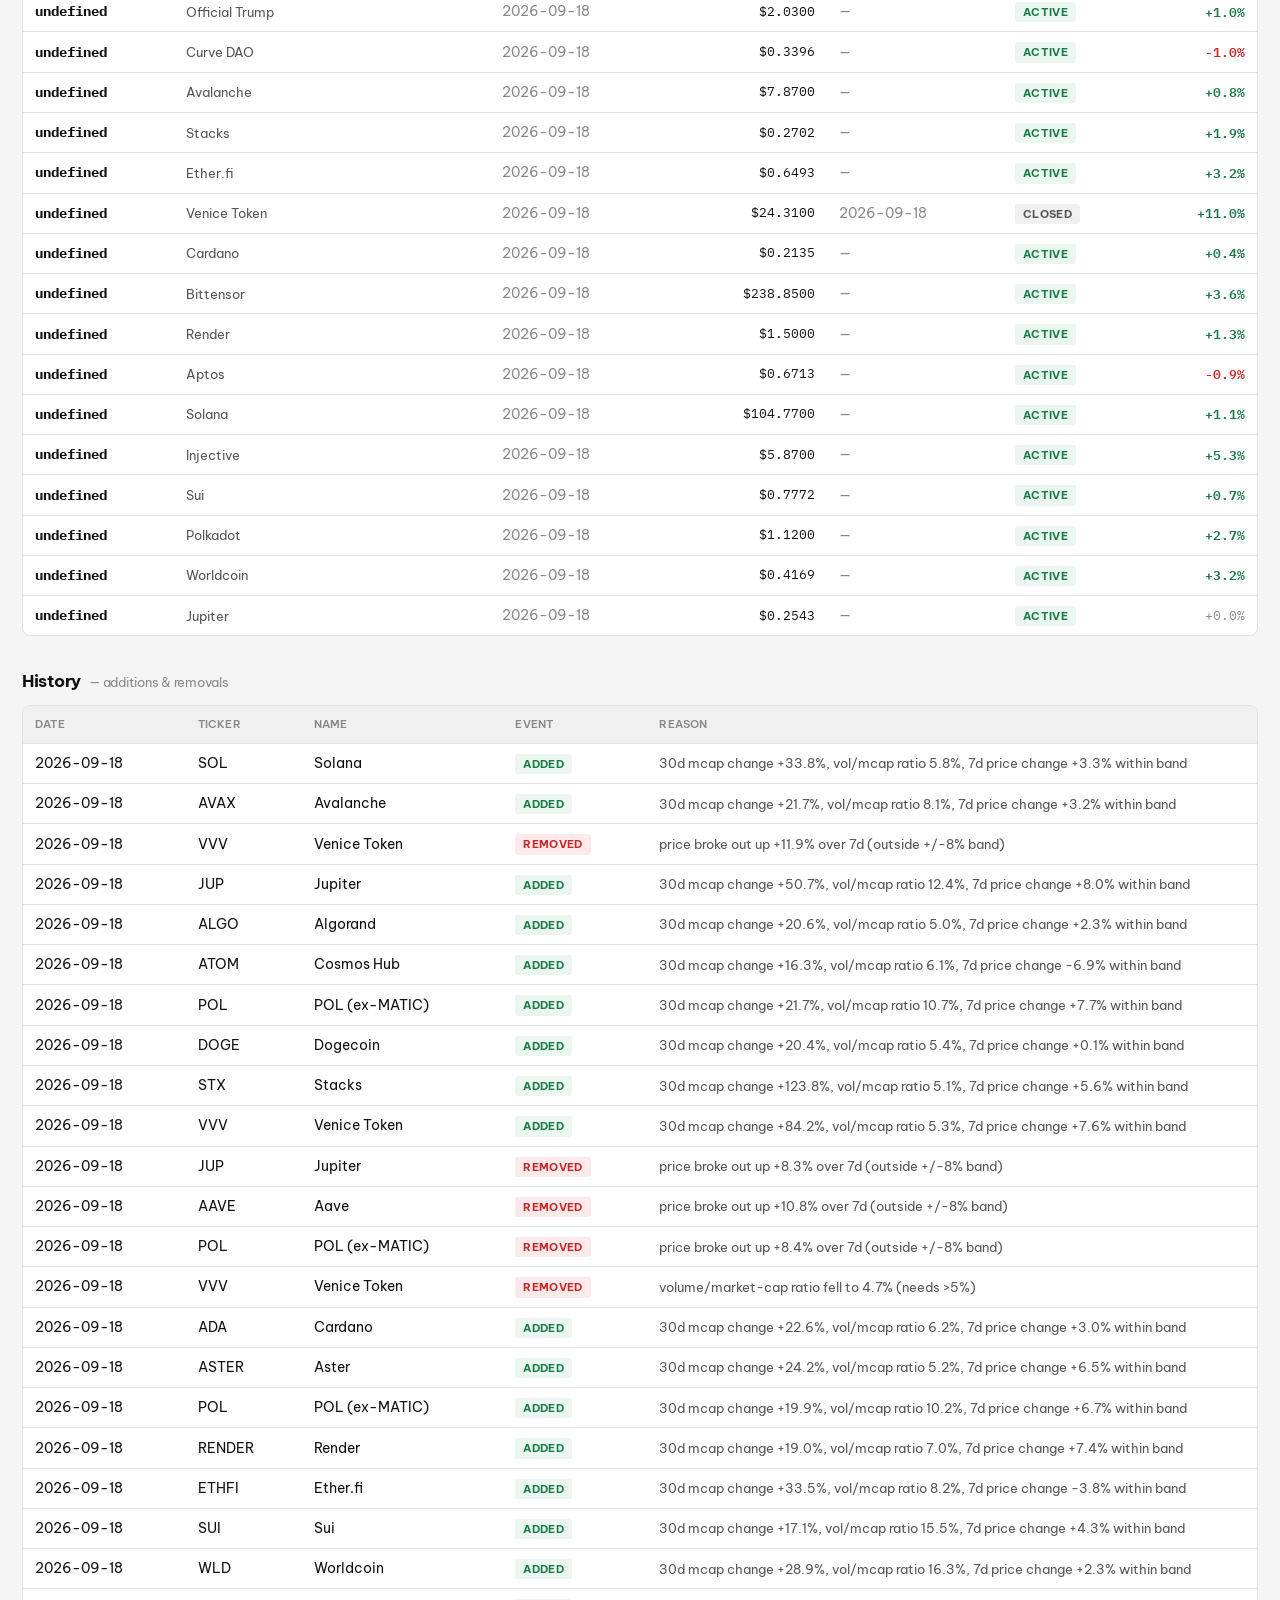
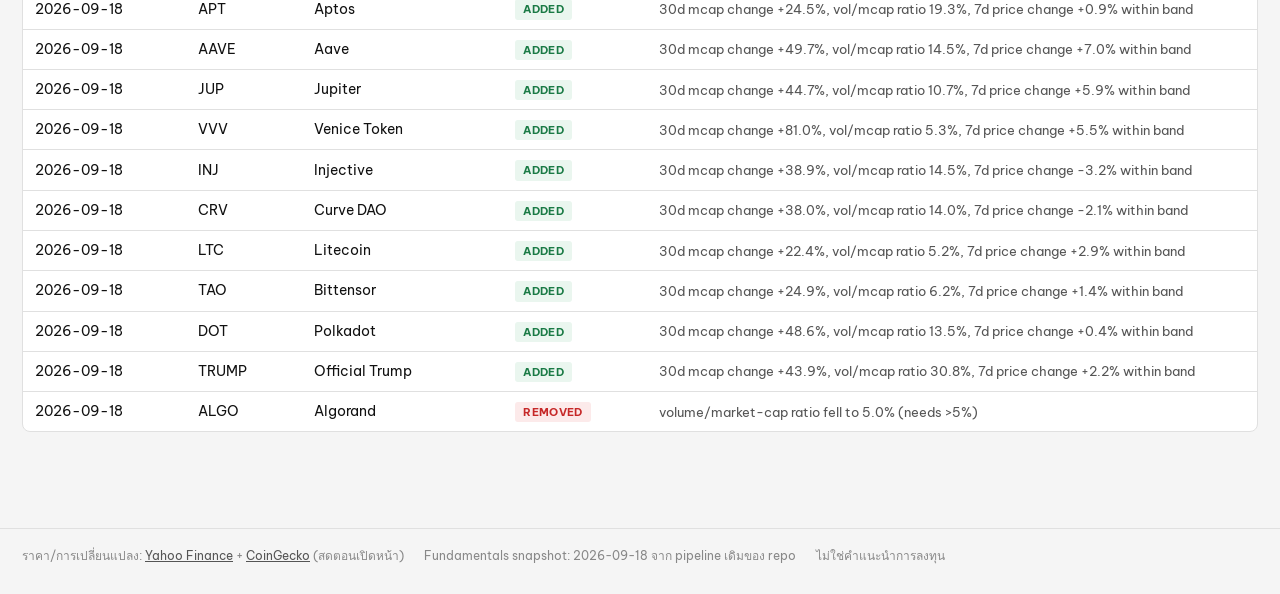
==== commit 0c1ba4cb: "Refactor dashboard HTML files to redirect to trading dashboards and update meta information. Enhance" ====
--- a/crypto_screener_dashboard.html
+++ b/crypto_screener_dashboard.html
@@ -1,728 +1,13 @@
 <!DOCTYPE html>
-<html lang="en"><head><meta charset="utf-8">
-<title>Crypto Screener Dashboard</title>
-<link rel="icon" href="data:image/svg+xml,<svg xmlns=%22http://www.w3.org/2000/svg%22 viewBox=%220 0 100 100%22><text y=%22.9em%22 font-size=%2290%22>₿</text></svg>">
-<style>
-  * { box-sizing: border-box; }
-  body { font-family: 'Segoe UI', Arial, sans-serif; background: #0b0d13; color: #e6e6e6;
-         margin: 0; padding: 0 0 40px; }
-  .topnav { display: flex; gap: 4px; padding: 10px 20px; background: #14161f;
-            border-bottom: 1px solid #23273a; position: sticky; top: 0; z-index: 20; }
-  .navlink { color: #9aa0a6; text-decoration: none; padding: 8px 16px; border-radius: 8px;
-             font-size: 14px; transition: background 0.15s, color 0.15s; }
-  .navlink:hover { background: #1f2333; color: #fff; }
-  .navlink.active { background: #2a3550; color: #fff; font-weight: 600; }
-  .page { padding: 20px 24px; max-width: 1400px; margin: 0 auto; }
-  h1 { font-size: 22px; margin: 0 0 4px; }
-  h2 { font-size: 16px; margin-top: 36px; margin-bottom: 10px; color: #d0d3da; }
-  .meta { color: #7d8290; font-size: 12.5px; margin-bottom: 18px; line-height: 1.6; }
-  .note { background: #171a26; border: 1px solid #262b3d; border-radius: 10px; padding: 12px 16px;
-          font-size: 12.5px; color: #a8adb8; margin-bottom: 20px; line-height: 1.6; }
-  .summary { display: flex; gap: 12px; margin-bottom: 22px; flex-wrap: wrap; }
-  .card { background: #171a26; border: 1px solid #232838; border-radius: 10px; padding: 14px 18px;
-          min-width: 120px; }
-  .card .num { font-size: 24px; font-weight: 700; line-height: 1.2; }
-  .card .label { font-size: 11.5px; color: #7d8290; margin-top: 2px; }
-  .searchbox { width: 100%; max-width: 320px; padding: 9px 14px; margin-bottom: 14px;
-               background: #171a26; border: 1px solid #2a2f42; border-radius: 8px;
-               color: #e6e6e6; font-size: 13px; }
-  .searchbox::placeholder { color: #666c7a; }
-  .searchbox:focus { outline: none; border-color: #4a5a8a; }
-  .tablewrap { overflow-x: auto; border-radius: 10px; border: 1px solid #232838; }
-  table { width: 100%; border-collapse: collapse; font-size: 13px; background: #12141c; }
-  thead th { position: sticky; top: 48px; text-align: left; background: #1a1d2b; padding: 11px 10px;
-             font-size: 11.5px; color: #9aa0a6; cursor: pointer; user-select: none; white-space: nowrap;
-             border-bottom: 1px solid #2a2f42; }
-  thead th:hover { color: #ffffff; }
-  thead th .arrow { opacity: 0.4; font-size: 10px; margin-left: 3px; }
-  thead th.sorted .arrow { opacity: 1; color: #7aa2ff; }
-  td { padding: 9px 10px; border-top: 1px solid #1d212f; vertical-align: middle; }
-  tbody tr:hover { background: #161925; }
-  td.num, th.num { text-align: right; font-variant-numeric: tabular-nums; }
-  .new-row { background: #142a1c !important; }
-  .badge { background: #1a9850; color: white; font-size: 9.5px; padding: 2px 7px; border-radius: 10px;
-           margin-left: 6px; vertical-align: middle; }
-  .barwrap { display:inline-block; width: 70px; height: 7px; background:#232838; border-radius:4px;
-             vertical-align:middle; margin-left:6px; overflow:hidden; }
-  .bar { height: 7px; }
-  .flag-none { color: #6fbf73; }
-  .flag-warn { color: #e0a030; font-size: 12px; }
-  .event-added { color: #6fbf73; font-weight: 600; }
-  .event-removed { color: #e05a5a; font-weight: 600; }
-  .empty-state { text-align: center; padding: 30px; color: #666c7a; font-size: 13px; }
-</style></head>
+<html lang="th">
+<head>
+<meta charset="utf-8">
+<meta http-equiv="refresh" content="0; url=index.html#crypto">
+<title>Crypto Screener → Trading Dashboards</title>
+<link rel="canonical" href="index.html#crypto">
+<script>location.replace('index.html#crypto');</script>
+</head>
 <body>
-  <div class="topnav"><a href="combined_dashboard.html" class="navlink">🌐 All Markets</a><a href="thai_screener_dashboard.html" class="navlink">🇹🇭 Thai</a><a href="us_screener_dashboard.html" class="navlink">🇺🇸 US</a><a href="crypto_screener_dashboard.html" class="navlink active">₿ Crypto</a></div>
-  <div class="page">
-  <h1>Crypto Screener Dashboard</h1>
-  <div class="meta">Last run: 2026-09-18 15:43 SE Asia Standard Time · Universe: top 250 coins by market cap (CoinGecko)</div>
-  <div class="note">Crypto has no earnings/P/E/analyst targets, so this uses different proxies than the Thai/US screeners:
-  <b>30d market cap change</b> stands in for earnings growth, <b>volume/market-cap ratio</b> stands in for revenue growth
-  (real trading activity vs. a dead coin), and <b>distance from all-time high</b> is shown as context only — it is
-  NOT a prediction that a coin will revisit its ATH.</div>
-  <div class="summary">
-    <div class="card"><div class="num">20</div><div class="label">Candidates</div></div>
-    <div class="card"><div class="num">1</div><div class="label">New since last run</div></div>
-    
-    <div class="card"><div class="num">3</div><div class="label">Closed positions</div></div>
-    <div class="card"><div class="num">100%</div><div class="label">Win rate (closed)</div></div>
-    <div class="card"><div class="num">+4.4%</div><div class="label">Avg realized return</div></div>
-    <div class="card"><div class="num">+1.1%</div><div class="label">Avg unrealized return</div></div>
-  </div>
-  <input class="searchbox" placeholder="🔍 Search symbol or name..." oninput="filterTable(this)">
-  <div class="tablewrap">
-  <table id="candidatesTable">
-    <thead><tr>
-        <th onclick="sortTable(0)">Symbol<span class="arrow">↕</span></th>
-        <th onclick="sortTable(1)">Name<span class="arrow">↕</span></th>
-        <th class="num" onclick="sortTable(2)">Price<span class="arrow">↕</span></th>
-        <th class="num" onclick="sortTable(3)">24h Change<span class="arrow">↕</span></th>
-        <th class="num" onclick="sortTable(4)">7d Change<span class="arrow">↕</span></th>
-        <th class="num" onclick="sortTable(5)">30d Mcap Change<span class="arrow">↕</span></th>
-        <th class="num" onclick="sortTable(6)">Vol/Mcap<span class="arrow">↕</span></th>
-        <th class="num" onclick="sortTable(7)">From ATH<span class="arrow">↕</span></th>
-        <th onclick="sortTable(8)">Red Flags<span class="arrow">↕</span></th></tr></thead>
-    <tbody>
-        <tr class="">
-          <td>TRUMP</td>
-          <td>Official Trump</td>
-          <td class="num">$2.0400</td>
-          <td class="num">+4.6%</td>
-          <td class="num">+3.0%</td>
-          <td class="num">+44.6% <div class="barwrap"><div class="bar" style="width:14.9%;background:#1a9850;float:left"></div></div></td>
-          <td class="num">32.6%</td>
-          <td class="num">-97.2%</td>
-          <td class="flag-warn">still_80pct_plus_below_ath_may_never_recover</td>
-        </tr>
-        <tr class="">
-          <td>INJ</td>
-          <td>Injective</td>
-          <td class="num">$6.1700</td>
-          <td class="num">+11.3%</td>
-          <td class="num">+3.0%</td>
-          <td class="num">+44.9% <div class="barwrap"><div class="bar" style="width:15.0%;background:#1a9850;float:left"></div></div></td>
-          <td class="num">16.8%</td>
-          <td class="num">-88.3%</td>
-          <td class="flag-warn">still_80pct_plus_below_ath_may_never_recover</td>
-        </tr>
-        <tr class="">
-          <td>DOT</td>
-          <td>Polkadot</td>
-          <td class="num">$1.1500</td>
-          <td class="num">+14.0%</td>
-          <td class="num">-0.4%</td>
-          <td class="num">+50.1% <div class="barwrap"><div class="bar" style="width:16.7%;background:#1a9850;float:left"></div></div></td>
-          <td class="num">14.5%</td>
-          <td class="num">-97.9%</td>
-          <td class="flag-warn">still_80pct_plus_below_ath_may_never_recover</td>
-        </tr>
-        <tr class="">
-          <td>JUP</td>
-          <td>Jupiter</td>
-          <td class="num">$0.2535</td>
-          <td class="num">+12.4%</td>
-          <td class="num">+8.0%</td>
-          <td class="num">+50.7% <div class="barwrap"><div class="bar" style="width:16.9%;background:#1a9850;float:left"></div></div></td>
-          <td class="num">12.2%</td>
-          <td class="num">-87.3%</td>
-          <td class="flag-warn">still_80pct_plus_below_ath_may_never_recover</td>
-        </tr>
-        <tr class="">
-          <td>WLD</td>
-          <td>Worldcoin</td>
-          <td class="num">$0.4315</td>
-          <td class="num">+15.0%</td>
-          <td class="num">+7.9%</td>
-          <td class="num">+36.6% <div class="barwrap"><div class="bar" style="width:12.2%;background:#1a9850;float:left"></div></div></td>
-          <td class="num">18.2%</td>
-          <td class="num">-96.3%</td>
-          <td class="flag-warn">still_80pct_plus_below_ath_may_never_recover</td>
-        </tr>
-        <tr class="">
-          <td>CRV</td>
-          <td>Curve DAO</td>
-          <td class="num">$0.3354</td>
-          <td class="num">+4.4%</td>
-          <td class="num">-1.9%</td>
-          <td class="num">+43.1% <div class="barwrap"><div class="bar" style="width:14.4%;background:#1a9850;float:left"></div></div></td>
-          <td class="num">14.2%</td>
-          <td class="num">-97.8%</td>
-          <td class="flag-warn">still_80pct_plus_below_ath_may_never_recover</td>
-        </tr>
-        <tr class="">
-          <td>APT</td>
-          <td>Aptos</td>
-          <td class="num">$0.6639</td>
-          <td class="num">+15.8%</td>
-          <td class="num">+4.9%</td>
-          <td class="num">+24.1% <div class="barwrap"><div class="bar" style="width:8.0%;background:#1a9850;float:left"></div></div></td>
-          <td class="num">27.5%</td>
-          <td class="num">-96.7%</td>
-          <td class="flag-warn">still_80pct_plus_below_ath_may_never_recover</td>
-        </tr>
-        <tr class="">
-          <td>ETHFI</td>
-          <td>Ether.fi</td>
-          <td class="num">$0.6705</td>
-          <td class="num">+11.1%</td>
-          <td class="num">-1.0%</td>
-          <td class="num">+37.8% <div class="barwrap"><div class="bar" style="width:12.6%;background:#1a9850;float:left"></div></div></td>
-          <td class="num">8.6%</td>
-          <td class="num">-92.1%</td>
-          <td class="flag-warn">still_80pct_plus_below_ath_may_never_recover</td>
-        </tr>
-        <tr class="">
-          <td>SOL</td>
-          <td>Solana</td>
-          <td class="num">$105.6800</td>
-          <td class="num">+5.6%</td>
-          <td class="num">+5.9%</td>
-          <td class="num">+37.2% <div class="barwrap"><div class="bar" style="width:12.4%;background:#1a9850;float:left"></div></div></td>
-          <td class="num">6.9%</td>
-          <td class="num">-64.0%</td>
-          <td class="flag-none">none</td>
-        </tr>
-        <tr class="">
-          <td>AVAX</td>
-          <td>Avalanche</td>
-          <td class="num">$7.9200</td>
-          <td class="num">+4.6%</td>
-          <td class="num">+5.4%</td>
-          <td class="num">+24.6% <div class="barwrap"><div class="bar" style="width:8.2%;background:#1a9850;float:left"></div></div></td>
-          <td class="num">8.7%</td>
-          <td class="num">-94.5%</td>
-          <td class="flag-warn">still_80pct_plus_below_ath_may_never_recover</td>
-        </tr>
-        <tr class="">
-          <td>TAO</td>
-          <td>Bittensor</td>
-          <td class="num">$246.4000</td>
-          <td class="num">+8.3%</td>
-          <td class="num">+4.1%</td>
-          <td class="num">+28.1% <div class="barwrap"><div class="bar" style="width:9.4%;background:#1a9850;float:left"></div></div></td>
-          <td class="num">7.5%</td>
-          <td class="num">-67.5%</td>
-          <td class="flag-none">none</td>
-        </tr>
-        <tr class="">
-          <td>SUI</td>
-          <td>Sui</td>
-          <td class="num">$0.7820</td>
-          <td class="num">+8.0%</td>
-          <td class="num">+6.1%</td>
-          <td class="num">+19.1% <div class="barwrap"><div class="bar" style="width:6.4%;background:#1a9850;float:left"></div></div></td>
-          <td class="num">16.8%</td>
-          <td class="num">-85.4%</td>
-          <td class="flag-warn">still_80pct_plus_below_ath_may_never_recover</td>
-        </tr>
-        <tr class="">
-          <td>POL</td>
-          <td>POL (ex-MATIC)</td>
-          <td class="num">$0.0996</td>
-          <td class="num">+3.3%</td>
-          <td class="num">+7.8%</td>
-          <td class="num">+21.7% <div class="barwrap"><div class="bar" style="width:7.2%;background:#1a9850;float:left"></div></div></td>
-          <td class="num">11.1%</td>
-          <td class="num">-92.3%</td>
-          <td class="flag-warn">still_80pct_plus_below_ath_may_never_recover</td>
-        </tr>
-        <tr class="">
-          <td>ADA</td>
-          <td>Cardano</td>
-          <td class="num">$0.2141</td>
-          <td class="num">+7.1%</td>
-          <td class="num">+2.7%</td>
-          <td class="num">+21.8% <div class="barwrap"><div class="bar" style="width:7.3%;background:#1a9850;float:left"></div></div></td>
-          <td class="num">6.8%</td>
-          <td class="num">-93.1%</td>
-          <td class="flag-warn">still_80pct_plus_below_ath_may_never_recover</td>
-        </tr>
-        <tr class="">
-          <td>ASTER</td>
-          <td>Aster</td>
-          <td class="num">$0.7549</td>
-          <td class="num">+1.8%</td>
-          <td class="num">+5.9%</td>
-          <td class="num">+24.7% <div class="barwrap"><div class="bar" style="width:8.2%;background:#1a9850;float:left"></div></div></td>
-          <td class="num">5.2%</td>
-          <td class="num">-68.7%</td>
-          <td class="flag-none">none</td>
-        </tr>
-        <tr class="">
-          <td>LTC</td>
-          <td>Litecoin</td>
-          <td class="num">$55.5600</td>
-          <td class="num">+5.3%</td>
-          <td class="num">+4.2%</td>
-          <td class="num">+24.0% <div class="barwrap"><div class="bar" style="width:8.0%;background:#1a9850;float:left"></div></div></td>
-          <td class="num">5.8%</td>
-          <td class="num">-86.5%</td>
-          <td class="flag-warn">still_80pct_plus_below_ath_may_never_recover</td>
-        </tr>
-        <tr class="">
-          <td>RENDER</td>
-          <td>Render</td>
-          <td class="num">$1.5100</td>
-          <td class="num">+9.0%</td>
-          <td class="num">+6.6%</td>
-          <td class="num">+18.2% <div class="barwrap"><div class="bar" style="width:6.1%;background:#1a9850;float:left"></div></div></td>
-          <td class="num">7.7%</td>
-          <td class="num">-88.8%</td>
-          <td class="flag-warn">still_80pct_plus_below_ath_may_never_recover</td>
-        </tr>
-        <tr class="">
-          <td>DOGE</td>
-          <td>Dogecoin</td>
-          <td class="num">$0.0845</td>
-          <td class="num">+3.8%</td>
-          <td class="num">+0.5%</td>
-          <td class="num">+20.5% <div class="barwrap"><div class="bar" style="width:6.8%;background:#1a9850;float:left"></div></div></td>
-          <td class="num">5.4%</td>
-          <td class="num">-88.5%</td>
-          <td class="flag-warn">still_80pct_plus_below_ath_may_never_recover</td>
-        </tr>
-        <tr class="new-row">
-          <td>ALGO<span class="badge">NEW</span></td>
-          <td>Algorand</td>
-          <td class="num">$0.0952</td>
-          <td class="num">+5.6%</td>
-          <td class="num">+3.9%</td>
-          <td class="num">+21.4% <div class="barwrap"><div class="bar" style="width:7.1%;background:#1a9850;float:left"></div></div></td>
-          <td class="num">5.0%</td>
-          <td class="num">-97.3%</td>
-          <td class="flag-warn">still_80pct_plus_below_ath_may_never_recover</td>
-        </tr>
-        <tr class="">
-          <td>ATOM</td>
-          <td>Cosmos Hub</td>
-          <td class="num">$1.6400</td>
-          <td class="num">+6.7%</td>
-          <td class="num">-6.4%</td>
-          <td class="num">+16.3% <div class="barwrap"><div class="bar" style="width:5.4%;background:#1a9850;float:left"></div></div></td>
-          <td class="num">6.2%</td>
-          <td class="num">-96.3%</td>
-          <td class="flag-warn">still_80pct_plus_below_ath_may_never_recover</td>
-        </tr></tbody>
-  </table>
-  </div>
-  <div class="empty-state" id="emptyState" style="display:none">No rows match your search.</div>
-  
-  <h2>Track record — does this blueprint actually have an edge?</h2>
-  <div class="tablewrap"><table>
-    <thead><tr><th>Symbol</th><th>Name</th><th>Entry Date</th><th class="num">Entry Price</th><th>Exit Date</th>
-        <th>Status</th><th class="num">Return</th></tr></thead>
-    <tbody>
-        <tr>
-          <td>LTC</td><td>Litecoin</td>
-          <td>2026-09-18</td><td>$54.5900</td><td>—</td>
-          <td class="event-added">ACTIVE</td>
-          <td>+1.8%</td>
-        </tr>
-        <tr>
-          <td>ASTER</td><td>Aster</td>
-          <td>2026-09-18</td><td>$0.7439</td><td>—</td>
-          <td class="event-added">ACTIVE</td>
-          <td>+1.5%</td>
-        </tr>
-        <tr>
-          <td>ALGO</td><td>Algorand</td>
-          <td>2026-09-18</td><td>$0.0947</td><td>2026-09-18</td>
-          <td class="event-removed">CLOSED</td>
-          <td>+0.7%</td>
-        </tr>
-        <tr>
-          <td>ATOM</td><td>Cosmos Hub</td>
-          <td>2026-09-18</td><td>$1.6500</td><td>—</td>
-          <td class="event-added">ACTIVE</td>
-          <td>-0.6%</td>
-        </tr>
-        <tr>
-          <td>POL</td><td>POL (ex-MATIC)</td>
-          <td>2026-09-18</td><td>$0.0999</td><td>—</td>
-          <td class="event-added">ACTIVE</td>
-          <td>-0.4%</td>
-        </tr>
-        <tr>
-          <td>DOGE</td><td>Dogecoin</td>
-          <td>2026-09-18</td><td>$0.0843</td><td>—</td>
-          <td class="event-added">ACTIVE</td>
-          <td>+0.2%</td>
-        </tr>
-        <tr>
-          <td>TRUMP</td><td>Official Trump</td>
-          <td>2026-09-18</td><td>$2.0300</td><td>—</td>
-          <td class="event-added">ACTIVE</td>
-          <td>+0.5%</td>
-        </tr>
-        <tr>
-          <td>CRV</td><td>Curve DAO</td>
-          <td>2026-09-18</td><td>$0.3396</td><td>—</td>
-          <td class="event-added">ACTIVE</td>
-          <td>-1.2%</td>
-        </tr>
-        <tr>
-          <td>AVAX</td><td>Avalanche</td>
-          <td>2026-09-18</td><td>$7.8700</td><td>—</td>
-          <td class="event-added">ACTIVE</td>
-          <td>+0.6%</td>
-        </tr>
-        <tr>
-          <td>STX</td><td>Stacks</td>
-          <td>2026-09-18</td><td>$0.2702</td><td>2026-09-18</td>
-          <td class="event-removed">CLOSED</td>
-          <td>+1.6%</td>
-        </tr>
-        <tr>
-          <td>ETHFI</td><td>Ether.fi</td>
-          <td>2026-09-18</td><td>$0.6493</td><td>—</td>
-          <td class="event-added">ACTIVE</td>
-          <td>+3.3%</td>
-        </tr>
-        <tr>
-          <td>VVV</td><td>Venice Token</td>
-          <td>2026-09-18</td><td>$24.3100</td><td>2026-09-18</td>
-          <td class="event-removed">CLOSED</td>
-          <td>+11.0%</td>
-        </tr>
-        <tr>
-          <td>ADA</td><td>Cardano</td>
-          <td>2026-09-18</td><td>$0.2135</td><td>—</td>
-          <td class="event-added">ACTIVE</td>
-          <td>+0.3%</td>
-        </tr>
-        <tr>
-          <td>TAO</td><td>Bittensor</td>
-          <td>2026-09-18</td><td>$238.8500</td><td>—</td>
-          <td class="event-added">ACTIVE</td>
-          <td>+3.2%</td>
-        </tr>
-        <tr>
-          <td>RENDER</td><td>Render</td>
-          <td>2026-09-18</td><td>$1.5000</td><td>—</td>
-          <td class="event-added">ACTIVE</td>
-          <td>+0.7%</td>
-        </tr>
-        <tr>
-          <td>APT</td><td>Aptos</td>
-          <td>2026-09-18</td><td>$0.6713</td><td>—</td>
-          <td class="event-added">ACTIVE</td>
-          <td>-1.1%</td>
-        </tr>
-        <tr>
-          <td>SOL</td><td>Solana</td>
-          <td>2026-09-18</td><td>$104.7700</td><td>—</td>
-          <td class="event-added">ACTIVE</td>
-          <td>+0.9%</td>
-        </tr>
-        <tr>
-          <td>INJ</td><td>Injective</td>
-          <td>2026-09-18</td><td>$5.8700</td><td>—</td>
-          <td class="event-added">ACTIVE</td>
-          <td>+5.1%</td>
-        </tr>
-        <tr>
-          <td>SUI</td><td>Sui</td>
-          <td>2026-09-18</td><td>$0.7772</td><td>—</td>
-          <td class="event-added">ACTIVE</td>
-          <td>+0.6%</td>
-        </tr>
-        <tr>
-          <td>DOT</td><td>Polkadot</td>
-          <td>2026-09-18</td><td>$1.1200</td><td>—</td>
-          <td class="event-added">ACTIVE</td>
-          <td>+2.7%</td>
-        </tr>
-        <tr>
-          <td>WLD</td><td>Worldcoin</td>
-          <td>2026-09-18</td><td>$0.4169</td><td>—</td>
-          <td class="event-added">ACTIVE</td>
-          <td>+3.5%</td>
-        </tr>
-        <tr>
-          <td>JUP</td><td>Jupiter</td>
-          <td>2026-09-18</td><td>$0.2543</td><td>—</td>
-          <td class="event-added">ACTIVE</td>
-          <td>-0.3%</td>
-        </tr></tbody>
-  </table></div>
-  
-  <h2>History — additions &amp; removals</h2>
-  <div class="tablewrap"><table>
-    <thead><tr><th>Date</th><th>Ticker</th><th>Name</th><th>Event</th><th>Reason</th></tr></thead>
-    <tbody>
-        <tr>
-          <td>2026-09-18</td>
-          <td>SOL</td>
-          <td>Solana</td>
-          <td class="event-added">ADDED</td>
-          <td>30d mcap change +33.8%, vol/mcap ratio 5.8%, 7d price change +3.3% within band</td>
-        </tr>
-        <tr>
-          <td>2026-09-18</td>
-          <td>DOGE</td>
-          <td>Dogecoin</td>
-          <td class="event-added">ADDED</td>
-          <td>30d mcap change +20.4%, vol/mcap ratio 5.4%, 7d price change +0.1% within band</td>
-        </tr>
-        <tr>
-          <td>2026-09-18</td>
-          <td>VVV</td>
-          <td>Venice Token</td>
-          <td class="event-removed">REMOVED</td>
-          <td>volume/market-cap ratio fell to 4.7% (needs &gt;5%)</td>
-        </tr>
-        <tr>
-          <td>2026-09-18</td>
-          <td>POL</td>
-          <td>POL (ex-MATIC)</td>
-          <td class="event-removed">REMOVED</td>
-          <td>price broke out up +8.4% over 7d (outside +/-8% band)</td>
-        </tr>
-        <tr>
-          <td>2026-09-18</td>
-          <td>AAVE</td>
-          <td>Aave</td>
-          <td class="event-removed">REMOVED</td>
-          <td>price broke out up +10.8% over 7d (outside +/-8% band)</td>
-        </tr>
-        <tr>
-          <td>2026-09-18</td>
-          <td>JUP</td>
-          <td>Jupiter</td>
-          <td class="event-removed">REMOVED</td>
-          <td>price broke out up +8.3% over 7d (outside +/-8% band)</td>
-        </tr>
-        <tr>
-          <td>2026-09-18</td>
-          <td>VVV</td>
-          <td>Venice Token</td>
-          <td class="event-added">ADDED</td>
-          <td>30d mcap change +84.2%, vol/mcap ratio 5.3%, 7d price change +7.6% within band</td>
-        </tr>
-        <tr>
-          <td>2026-09-18</td>
-          <td>STX</td>
-          <td>Stacks</td>
-          <td class="event-added">ADDED</td>
-          <td>30d mcap change +123.8%, vol/mcap ratio 5.1%, 7d price change +5.6% within band</td>
-        </tr>
-        <tr>
-          <td>2026-09-18</td>
-          <td>POL</td>
-          <td>POL (ex-MATIC)</td>
-          <td class="event-added">ADDED</td>
-          <td>30d mcap change +21.7%, vol/mcap ratio 10.7%, 7d price change +7.7% within band</td>
-        </tr>
-        <tr>
-          <td>2026-09-18</td>
-          <td>AVAX</td>
-          <td>Avalanche</td>
-          <td class="event-added">ADDED</td>
-          <td>30d mcap change +21.7%, vol/mcap ratio 8.1%, 7d price change +3.2% within band</td>
-        </tr>
-        <tr>
-          <td>2026-09-18</td>
-          <td>ATOM</td>
-          <td>Cosmos Hub</td>
-          <td class="event-added">ADDED</td>
-          <td>30d mcap change +16.3%, vol/mcap ratio 6.1%, 7d price change -6.9% within band</td>
-        </tr>
-        <tr>
-          <td>2026-09-18</td>
-          <td>ALGO</td>
-          <td>Algorand</td>
-          <td class="event-added">ADDED</td>
-          <td>30d mcap change +20.6%, vol/mcap ratio 5.0%, 7d price change +2.3% within band</td>
-        </tr>
-        <tr>
-          <td>2026-09-18</td>
-          <td>JUP</td>
-          <td>Jupiter</td>
-          <td class="event-added">ADDED</td>
-          <td>30d mcap change +50.7%, vol/mcap ratio 12.4%, 7d price change +8.0% within band</td>
-        </tr>
-        <tr>
-          <td>2026-09-18</td>
-          <td>VVV</td>
-          <td>Venice Token</td>
-          <td class="event-removed">REMOVED</td>
-          <td>price broke out up +11.9% over 7d (outside +/-8% band)</td>
-        </tr>
-        <tr>
-          <td>2026-09-18</td>
-          <td>ALGO</td>
-          <td>Algorand</td>
-          <td class="event-removed">REMOVED</td>
-          <td>volume/market-cap ratio fell to 5.0% (needs &gt;5%)</td>
-        </tr>
-        <tr>
-          <td>2026-09-18</td>
-          <td>ALGO</td>
-          <td>Algorand</td>
-          <td class="event-added">ADDED</td>
-          <td>30d mcap change +21.4%, vol/mcap ratio 5.0%, 7d price change +3.9% within band</td>
-        </tr>
-        <tr>
-          <td>2026-09-18</td>
-          <td>ADA</td>
-          <td>Cardano</td>
-          <td class="event-added">ADDED</td>
-          <td>30d mcap change +22.6%, vol/mcap ratio 6.2%, 7d price change +3.0% within band</td>
-        </tr>
-        <tr>
-          <td>2026-09-18</td>
-          <td>ASTER</td>
-          <td>Aster</td>
-          <td class="event-added">ADDED</td>
-          <td>30d mcap change +24.2%, vol/mcap ratio 5.2%, 7d price change +6.5% within band</td>
-        </tr>
-        <tr>
-          <td>2026-09-18</td>
-          <td>POL</td>
-          <td>POL (ex-MATIC)</td>
-          <td class="event-added">ADDED</td>
-          <td>30d mcap change +19.9%, vol/mcap ratio 10.2%, 7d price change +6.7% within band</td>
-        </tr>
-        <tr>
-          <td>2026-09-18</td>
-          <td>RENDER</td>
-          <td>Render</td>
-          <td class="event-added">ADDED</td>
-          <td>30d mcap change +19.0%, vol/mcap ratio 7.0%, 7d price change +7.4% within band</td>
-        </tr>
-        <tr>
-          <td>2026-09-18</td>
-          <td>ETHFI</td>
-          <td>Ether.fi</td>
-          <td class="event-added">ADDED</td>
-          <td>30d mcap change +33.5%, vol/mcap ratio 8.2%, 7d price change -3.8% within band</td>
-        </tr>
-        <tr>
-          <td>2026-09-18</td>
-          <td>SUI</td>
-          <td>Sui</td>
-          <td class="event-added">ADDED</td>
-          <td>30d mcap change +17.1%, vol/mcap ratio 15.5%, 7d price change +4.3% within band</td>
-        </tr>
-        <tr>
-          <td>2026-09-18</td>
-          <td>WLD</td>
-          <td>Worldcoin</td>
-          <td class="event-added">ADDED</td>
-          <td>30d mcap change +28.9%, vol/mcap ratio 16.3%, 7d price change +2.3% within band</td>
-        </tr>
-        <tr>
-          <td>2026-09-18</td>
-          <td>APT</td>
-          <td>Aptos</td>
-          <td class="event-added">ADDED</td>
-          <td>30d mcap change +24.5%, vol/mcap ratio 19.3%, 7d price change +0.9% within band</td>
-        </tr>
-        <tr>
-          <td>2026-09-18</td>
-          <td>AAVE</td>
-          <td>Aave</td>
-          <td class="event-added">ADDED</td>
-          <td>30d mcap change +49.7%, vol/mcap ratio 14.5%, 7d price change +7.0% within band</td>
-        </tr>
-        <tr>
-          <td>2026-09-18</td>
-          <td>JUP</td>
-          <td>Jupiter</td>
-          <td class="event-added">ADDED</td>
-          <td>30d mcap change +44.7%, vol/mcap ratio 10.7%, 7d price change +5.9% within band</td>
-        </tr>
-        <tr>
-          <td>2026-09-18</td>
-          <td>VVV</td>
-          <td>Venice Token</td>
-          <td class="event-added">ADDED</td>
-          <td>30d mcap change +81.0%, vol/mcap ratio 5.3%, 7d price change +5.5% within band</td>
-        </tr>
-        <tr>
-          <td>2026-09-18</td>
-          <td>INJ</td>
-          <td>Injective</td>
-          <td class="event-added">ADDED</td>
-          <td>30d mcap change +38.9%, vol/mcap ratio 14.5%, 7d price change -3.2% within band</td>
-        </tr>
-        <tr>
-          <td>2026-09-18</td>
-          <td>CRV</td>
-          <td>Curve DAO</td>
-          <td class="event-added">ADDED</td>
-          <td>30d mcap change +38.0%, vol/mcap ratio 14.0%, 7d price change -2.1% within band</td>
-        </tr>
-        <tr>
-          <td>2026-09-18</td>
-          <td>LTC</td>
-          <td>Litecoin</td>
-          <td class="event-added">ADDED</td>
-          <td>30d mcap change +22.4%, vol/mcap ratio 5.2%, 7d price change +2.9% within band</td>
-        </tr>
-        <tr>
-          <td>2026-09-18</td>
-          <td>TAO</td>
-          <td>Bittensor</td>
-          <td class="event-added">ADDED</td>
-          <td>30d mcap change +24.9%, vol/mcap ratio 6.2%, 7d price change +1.4% within band</td>
-        </tr>
-        <tr>
-          <td>2026-09-18</td>
-          <td>DOT</td>
-          <td>Polkadot</td>
-          <td class="event-added">ADDED</td>
-          <td>30d mcap change +48.6%, vol/mcap ratio 13.5%, 7d price change +0.4% within band</td>
-        </tr>
-        <tr>
-          <td>2026-09-18</td>
-          <td>TRUMP</td>
-          <td>Official Trump</td>
-          <td class="event-added">ADDED</td>
-          <td>30d mcap change +43.9%, vol/mcap ratio 30.8%, 7d price change +2.2% within band</td>
-        </tr>
-        <tr>
-          <td>2026-09-18</td>
-          <td>STX</td>
-          <td>Stacks</td>
-          <td class="event-removed">REMOVED</td>
-          <td>volume/market-cap ratio fell to 4.7% (needs &gt;5%)</td>
-        </tr></tbody>
-  </table></div>
-  </div>
-  <script>
-    var sortState = { col: null, asc: true };
-    function sortTable(col, colType) {
-      var table = document.getElementById("candidatesTable");
-      var tbody = table.tBodies[0];
-      var rows = Array.prototype.slice.call(tbody.rows);
-      var asc = (sortState.col === col) ? !sortState.asc : true;
-      sortState = { col: col, asc: asc };
-      rows.sort(function(a, b) {
-        var x = (a.cells[col].getAttribute('data-sort') || a.cells[col].innerText).replace(/[$,]/g, '');
-        var y = (b.cells[col].getAttribute('data-sort') || b.cells[col].innerText).replace(/[$,]/g, '');
-        var nx = parseFloat(x), ny = parseFloat(y);
-        var cmp = (!isNaN(nx) && !isNaN(ny)) ? nx - ny : x.localeCompare(y);
-        return asc ? cmp : -cmp;
-      });
-      rows.forEach(function(row) { tbody.appendChild(row); });
-      document.querySelectorAll('#candidatesTable thead th').forEach(function(th, i) {
-        th.classList.toggle('sorted', i === col);
-        var arrow = th.querySelector('.arrow');
-        if (arrow) arrow.textContent = (i === col) ? (asc ? '▲' : '▼') : '↕';
-      });
-    }
-    function filterTable(inputEl) {
-      var q = inputEl.value.toLowerCase();
-      var rows = document.querySelectorAll('#candidatesTable tbody tr');
-      var visibleCount = 0;
-      rows.forEach(function(row) {
-        var match = row.innerText.toLowerCase().indexOf(q) !== -1;
-        row.style.display = match ? '' : 'none';
-        if (match) visibleCount++;
-      });
-      var empty = document.getElementById('emptyState');
-      if (empty) empty.style.display = visibleCount === 0 ? 'block' : 'none';
-    }
-</script>
-</body></html>+  <p><a href="index.html#crypto">เปิด Crypto Screener</a></p>
+</body>
+</html>
